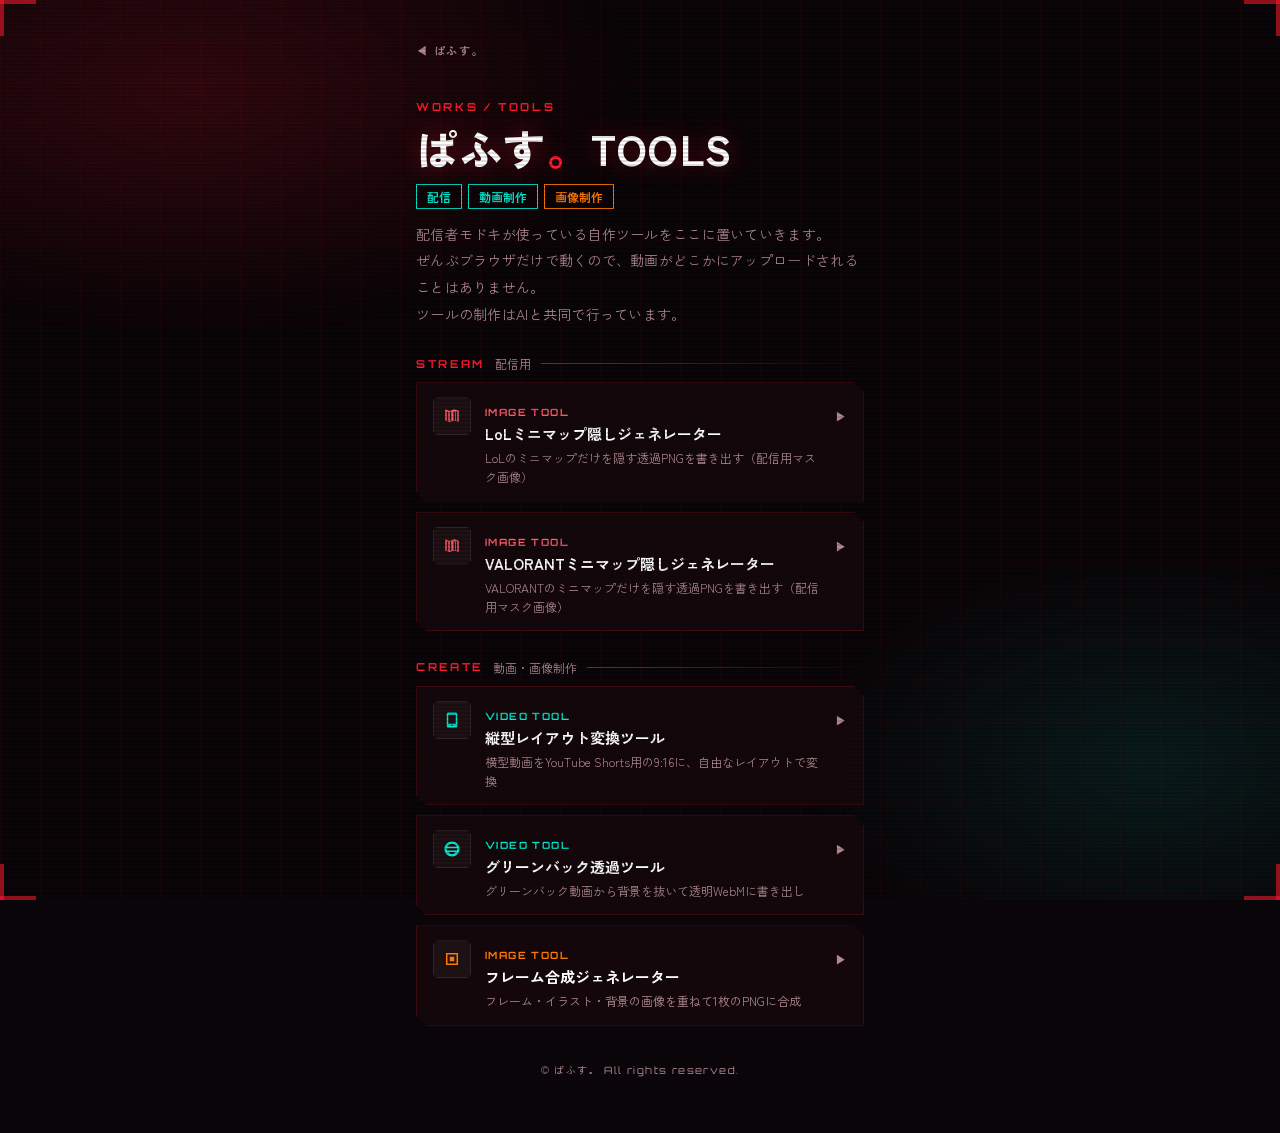
==== tools/index.html @ f685445a "ぱふす。サイトをルートに統合（links・videos・tools） Co-Authored-By: Claude Opus 5.5 <noreply@anthropic.com> Claude-Se" ====
<!DOCTYPE html>
<html lang="ja">
<head>
<meta charset="UTF-8">
<meta name="viewport" content="width=device-width, initial-scale=1.0, viewport-fit=cover">
<title>ぱふす。TOOLS</title>
<meta name="description" content="ぱふす。が使う配信・動画制作まわりの自作ツール置き場。ぜんぶブラウザだけで動きます。">
<meta name="theme-color" content="#0a0508">
<link rel="icon" href="/assets/favicon.svg" type="image/svg+xml">
<link rel="canonical" href="https://puffsleeve.github.io/tools/">
<meta property="og:title" content="ぱふす。TOOLS">
<meta property="og:description" content="ぱふす。が使う配信・動画制作まわりの自作ツール置き場。ぜんぶブラウザだけで動きます。">
<meta property="og:image" content="https://puffsleeve.github.io/assets/ogp.jpg">
<meta property="og:url" content="https://puffsleeve.github.io/tools/">
<meta property="og:type" content="website">
<meta name="twitter:card" content="summary_large_image">
<meta name="twitter:image" content="https://puffsleeve.github.io/assets/ogp.jpg">
<link rel="preconnect" href="https://fonts.googleapis.com">
<link rel="preconnect" href="https://fonts.gstatic.com" crossorigin>
<link href="https://fonts.googleapis.com/css2?family=Zen+Kaku+Gothic+New:wght@400;700;900&family=Orbitron:wght@500;700;900&display=swap" rel="stylesheet">
<link rel="stylesheet" href="/assets/base.css">
<style>
  .c-teal { --c: var(--teal); } .c-orange { --c: var(--orange); } .c-red { --c: #ff5a68; }
  .group .link { align-items: flex-start; padding-block: 14px; }
  .group .link .lab { white-space: normal; }
  .group .link .arr { margin-top: 12px; }
</style>
</head>
<body>
<div class="grid-bg" aria-hidden="true"></div>
<div class="glow" aria-hidden="true"></div>
<div class="scanline" aria-hidden="true"></div>
<div class="corner c-tl" aria-hidden="true"></div><div class="corner c-tr" aria-hidden="true"></div><div class="corner c-bl" aria-hidden="true"></div><div class="corner c-br" aria-hidden="true"></div>

<main class="wrap">
  <a class="back" href="../">◀ ぱふす。</a>

  <header class="phead">
    <p class="pkicker">WORKS / TOOLS</p>
    <h1 class="ptitle">ぱふす<span>。</span>TOOLS</h1>
    <div class="tags">
      <span class="tag t-teal">配信</span>
      <span class="tag t-teal">動画制作</span>
      <span class="tag t-orange">画像制作</span>
    </div>
    <p class="lead">配信者モドキが使っている自作ツールをここに置いていきます。<br>ぜんぶブラウザだけで動くので、動画がどこかにアップロードされることはありません。<br>ツールの制作はAIと共同で行っています。</p>
  </header>

  <section class="group" aria-labelledby="g-stream">
    <div class="ghead"><h2 id="g-stream">STREAM</h2><p>配信用</p></div>
    <a class="link c-red" href="tools-map-mask-LoL.html"><span class="ico"><svg aria-hidden="true" width="18" height="18" viewBox="0 0 24 24" fill="currentColor"><path d="M15 3l-6 2.2L3 3v15l6 2 6-2.2 6 2.2V5l-6-2zm-1 2.44l2 .73v12.4l-2-.73V5.44zM9 5.56l2 .73v12.4l-2-.73V5.56zM5 5.5l2 .73v12.4L5 18.2V5.5zm14 13l-2-.73V5.36l2 .73V18.5z"/></svg></span><span class="info"><span class="plat">IMAGE TOOL</span><span class="lab" style="display:block">LoLミニマップ隠しジェネレーター</span><span class="desc">LoLのミニマップだけを隠す透過PNGを書き出す（配信用マスク画像）</span></span><span class="arr">▶</span></a>
    <a class="link c-red" href="tools-map-mask-valorant.html"><span class="ico"><svg aria-hidden="true" width="18" height="18" viewBox="0 0 24 24" fill="currentColor"><path d="M15 3l-6 2.2L3 3v15l6 2 6-2.2 6 2.2V5l-6-2zm-1 2.44l2 .73v12.4l-2-.73V5.44zM9 5.56l2 .73v12.4l-2-.73V5.56zM5 5.5l2 .73v12.4L5 18.2V5.5zm14 13l-2-.73V5.36l2 .73V18.5z"/></svg></span><span class="info"><span class="plat">IMAGE TOOL</span><span class="lab" style="display:block">VALORANTミニマップ隠しジェネレーター</span><span class="desc">VALORANTのミニマップだけを隠す透過PNGを書き出す（配信用マスク画像）</span></span><span class="arr">▶</span></a>
  </section>

  <section class="group" aria-labelledby="g-make">
    <div class="ghead"><h2 id="g-make">CREATE</h2><p>動画・画像制作</p></div>
    <a class="link c-teal" href="tools-shorts-vertical.html"><span class="ico"><svg aria-hidden="true" width="18" height="18" viewBox="0 0 24 24" fill="currentColor"><path d="M17 2H7a2 2 0 0 0-2 2v16a2 2 0 0 0 2 2h10a2 2 0 0 0 2-2V4a2 2 0 0 0-2-2zm-5 18a1 1 0 1 1 0-2 1 1 0 0 1 0 2zM7 17V5h10v12H7z"/></svg></span><span class="info"><span class="plat">VIDEO TOOL</span><span class="lab" style="display:block">縦型レイアウト変換ツール</span><span class="desc">横型動画をYouTube Shorts用の9:16に、自由なレイアウトで変換</span></span><span class="arr">▶</span></a>
    <a class="link c-teal" href="tools-chromakey.html"><span class="ico"><svg aria-hidden="true" width="18" height="18" viewBox="0 0 24 24" fill="currentColor"><path d="M12 2C6.48 2 2 6.48 2 12s4.48 10 10 10 10-4.48 10-10S17.52 2 12 2zm0 3a7 7 0 0 1 6.32 4H5.68A7 7 0 0 1 12 5zm-7 7c0-.34.03-.67.08-1h13.84c.05.33.08.66.08 1a7 7 0 0 1-.34 2H5.34A7 7 0 0 1 5 12zm2.09 4h9.82A6.98 6.98 0 0 1 12 19a6.98 6.98 0 0 1-4.91-3z"/></svg></span><span class="info"><span class="plat">VIDEO TOOL</span><span class="lab" style="display:block">グリーンバック透過ツール</span><span class="desc">グリーンバック動画から背景を抜いて透明WebMに書き出し</span></span><span class="arr">▶</span></a>
    <a class="link c-orange" href="tools-frame-generator.html"><span class="ico"><svg aria-hidden="true" width="18" height="18" viewBox="0 0 24 24" fill="currentColor"><path d="M4 4h16v16H4V4zm2 2v12h12V6H6zm3 3h6v6H9V9z"/></svg></span><span class="info"><span class="plat">IMAGE TOOL</span><span class="lab" style="display:block">フレーム合成ジェネレーター</span><span class="desc">フレーム・イラスト・背景の画像を重ねて1枚のPNGに合成</span></span><span class="arr">▶</span></a>
  </section>

  <footer>
    <small>© ぱふす。 All rights reserved.</small>
  </footer>
</main>
</body>
</html>
---- assets/base.css ----
/* ぱふす。共通スタイル（/, /videos.html, /tools/ で共有） */
:root {
  --red: #ff1a2e;
  --red-dim: #cc0016;
  --red-glow: rgba(255,26,46,0.4);
  --teal: #00e5cc;
  --orange: #ff7700;
  --dark: #0a0508;
  --card: rgba(22,9,12,0.88);
  --line: rgba(255,26,46,0.16);
  --text: #f6e4e6;
  --dim: #b08a91;
  --f-jp: 'Zen Kaku Gothic New', 'Hiragino Sans', 'Yu Gothic', sans-serif;
  --f-en: 'Orbitron', 'Zen Kaku Gothic New', sans-serif;
  color-scheme: dark;
}
* { margin: 0; padding: 0; box-sizing: border-box; }
html { background: var(--dark); }
body { background: var(--dark); color: var(--text); font-family: var(--f-jp); min-height: 100vh; overflow-x: hidden; -webkit-font-smoothing: antialiased; }
a { color: inherit; }
a:focus-visible { outline: 2px solid var(--teal); outline-offset: 3px; }

/* atmosphere */
.grid-bg { position: fixed; inset: 0; pointer-events: none; z-index: 0;
  background-image: linear-gradient(rgba(255,26,46,0.045) 1px, transparent 1px), linear-gradient(90deg, rgba(255,26,46,0.045) 1px, transparent 1px);
  background-size: 40px 40px; }
.glow { position: fixed; inset: 0; pointer-events: none; z-index: 0;
  background: radial-gradient(50% 40% at 15% 10%, rgba(255,26,46,0.16), transparent 70%), radial-gradient(40% 35% at 90% 85%, rgba(0,229,204,0.10), transparent 70%); }
.scanline { position: fixed; inset: 0; pointer-events: none; z-index: 40;
  background: repeating-linear-gradient(0deg, transparent 0 2px, rgba(0,0,0,0.14) 2px 4px); }
.corner { position: fixed; z-index: 41; pointer-events: none; width: 52px; height: 52px; }
.corner::before { content: ''; position: absolute; left: 0; top: 0; width: 36px; height: 4px; background: var(--red); opacity: .55; box-shadow: 0 0 0 0 transparent; }
.corner::after { content: ''; position: absolute; left: 0; top: 0; width: 4px; height: 36px; background: var(--red); opacity: .55; }
.c-tl { top: 0; left: 0; } .c-tr { top: 0; right: 0; transform: scaleX(-1); }
.c-bl { bottom: 0; left: 0; transform: scaleY(-1); } .c-br { bottom: 0; right: 0; transform: scale(-1); }

.wrap { position: relative; z-index: 2; max-width: 480px; margin: 0 auto; padding-inline: 16px; padding-block: 28px 56px; display: flex; flex-direction: column; gap: 28px; }

/* link groups */
.group { display: flex; flex-direction: column; gap: 10px; animation: rise .8s cubic-bezier(.2,.8,.2,1) both; }
.group:nth-of-type(1) { animation-delay: .3s; } .group:nth-of-type(2) { animation-delay: .38s; } .group:nth-of-type(3) { animation-delay: .46s; } .group:nth-of-type(4) { animation-delay: .54s; }
.ghead { display: flex; align-items: center; gap: 10px; }
.ghead h2 { font-family: var(--f-en); font-size: 11px; font-weight: 700; letter-spacing: .24em; color: var(--red); }
.ghead p { font-size: 12px; color: var(--dim); }
.ghead::after { content: ''; flex: 1; height: 1px; background: linear-gradient(90deg, var(--red-dim), transparent); }

.link { --c: var(--red); position: relative; display: flex; align-items: center; gap: 14px; min-height: 64px; padding: 12px 16px; text-decoration: none; background: var(--card); border: 1px solid var(--line);
  clip-path: polygon(0 0, calc(100% - 10px) 0, 100% 10px, 100% 100%, 10px 100%, 0 calc(100% - 10px)); transition: border-color .25s, transform .2s; }
.link::after { content: ''; position: absolute; left: 0; top: 0; bottom: 0; width: 3px; background: var(--c); transform: scaleY(0); transition: transform .25s; }
.link:hover, .link:focus-visible { border-color: var(--c); transform: translateX(4px); }
.link:hover::after, .link:focus-visible::after { transform: scaleY(1); }
.ico { flex: none; width: 38px; height: 38px; display: grid; place-items: center; color: var(--c); background: rgba(255,255,255,.04); border: 1px solid rgba(255,255,255,.08);
  clip-path: polygon(10% 0, 90% 0, 100% 10%, 100% 90%, 90% 100%, 10% 100%, 0 90%, 0 10%); }
.info { flex: 1; min-width: 0; }
.plat { font-family: var(--f-en); font-size: 10px; font-weight: 700; letter-spacing: .14em; color: var(--c); }
.lab { margin-top: 2px; font-size: 15px; font-weight: 700; color: #fff; white-space: nowrap; overflow: hidden; text-overflow: ellipsis; }
.arr { flex: none; color: var(--dim); font-family: var(--f-en); font-size: 12px; transition: transform .25s, color .25s; }
.link:hover .arr { transform: translateX(4px); color: var(--c); }
.pair { display: grid; grid-template-columns: repeat(2, minmax(0, 1fr)); gap: 10px; }
.pair .link { flex-direction: column; align-items: flex-start; gap: 10px; min-height: 0; padding: 14px; }
.pair .arr { position: absolute; right: 14px; top: 16px; }
.pair .lab { white-space: normal; }

.c-x { --c: #e7e9ea; } .c-yt { --c: #ff3355; } .c-tw { --c: #a970ff; } .c-re { --c: var(--teal); }
.c-ig { --c: #ff4d8d; } .c-shop { --c: var(--orange); } .c-works { --c: #ff6b81; } .c-tools { --c: #ffd23f; }

footer { text-align: center; display: flex; flex-direction: column; gap: 8px; padding-top: 8px; }
footer a { color: var(--teal); text-decoration: none; font-weight: 700; font-size: 13px; }
footer a:hover { text-decoration: underline; }
footer small { font-family: var(--f-en); font-size: 10px; letter-spacing: .14em; color: var(--dim); }

@keyframes rise { from { opacity: 0; transform: translateY(16px); } }
@media (prefers-reduced-motion: reduce) { *, *::before, *::after { animation: none !important; transition: none !important; } }
@media (max-width: 360px) { .pair { grid-template-columns: 1fr; } }

/* page header (subpages) */
.back { align-self: flex-start; display: inline-flex; align-items: center; gap: 8px; min-height: 44px; font-family: var(--f-en); font-size: 11px; font-weight: 700; letter-spacing: .16em; color: var(--dim); text-decoration: none; transition: color .2s; }
.back:hover { color: var(--red); }
.phead { display: flex; flex-direction: column; gap: 12px; animation: rise .8s cubic-bezier(.2,.8,.2,1) both; }
.ptitle { font-family: var(--f-jp); font-weight: 900; font-size: clamp(1.9rem, 8vw, 2.6rem); line-height: 1.1; letter-spacing: .04em; color: #fff; text-shadow: 0 0 24px var(--red-glow); text-wrap: balance; }
.ptitle span { color: var(--red); }
.pkicker { font-family: var(--f-en); font-size: 11px; font-weight: 700; letter-spacing: .24em; color: var(--red); }
.tags { display: flex; flex-wrap: wrap; gap: 6px; }
.tag { font-size: 12px; font-weight: 700; padding: 3px 10px; border: 1px solid currentColor; background: rgba(10,5,8,.55); }
.t-teal { color: var(--teal); } .t-orange { color: var(--orange); } .t-red { color: #ff5a68; }
.lead { font-size: 14px; line-height: 1.9; color: var(--dim); letter-spacing: .02em; }
.lead a { color: var(--teal); text-decoration: none; font-weight: 700; }
.lead a:hover { text-decoration: underline; }
.desc { display: block; margin-top: 4px; font-size: 12px; line-height: 1.6; color: var(--dim); }
.btns { display: flex; flex-wrap: wrap; gap: 10px; }
.btn { --c: var(--red); display: inline-flex; align-items: center; gap: 8px; min-height: 44px; padding: 0 16px; font-size: 13px; font-weight: 700; color: #fff; text-decoration: none; background: var(--card); border: 1px solid var(--c);
  clip-path: polygon(0 0, calc(100% - 8px) 0, 100% 8px, 100% 100%, 8px 100%, 0 calc(100% - 8px)); transition: background .2s, color .2s; }
.btn:hover, .btn:focus-visible { background: var(--c); color: var(--dark); }
.btn svg { flex: none; }
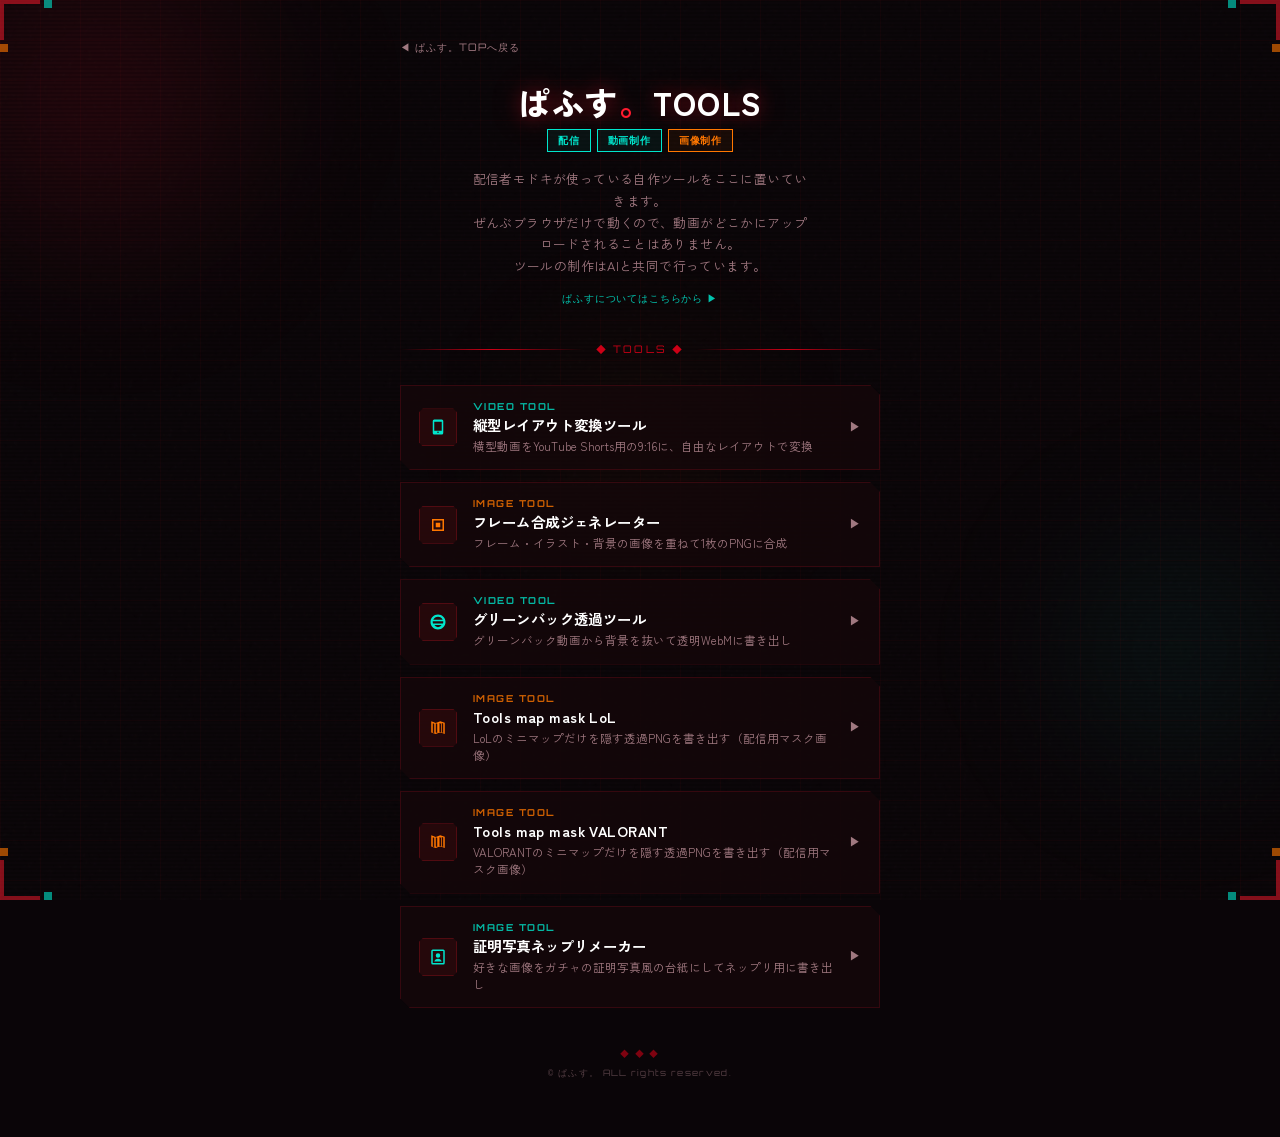
==== commit def3a15f: "Add files via upload" ====
--- a/tools/index.html
+++ b/tools/index.html
@@ -2,66 +2,374 @@
 <html lang="ja">
 <head>
 <meta charset="UTF-8">
-<meta name="viewport" content="width=device-width, initial-scale=1.0, viewport-fit=cover">
-<title>ぱふす。TOOLS</title>
-<meta name="description" content="ぱふす。が使う配信・動画制作まわりの自作ツール置き場。ぜんぶブラウザだけで動きます。">
-<meta name="theme-color" content="#0a0508">
-<link rel="icon" href="/assets/favicon.svg" type="image/svg+xml">
-<link rel="canonical" href="https://puffsleeve.github.io/tools/">
+<meta name="viewport" content="width=device-width, initial-scale=1.0">
+<title>index</title>
 <meta property="og:title" content="ぱふす。TOOLS">
-<meta property="og:description" content="ぱふす。が使う配信・動画制作まわりの自作ツール置き場。ぜんぶブラウザだけで動きます。">
-<meta property="og:image" content="https://puffsleeve.github.io/assets/ogp.jpg">
+<meta property="og:description" content="ぱふす。が使う配信・動画制作まわりのツール置き場">
 <meta property="og:url" content="https://puffsleeve.github.io/tools/">
 <meta property="og:type" content="website">
-<meta name="twitter:card" content="summary_large_image">
-<meta name="twitter:image" content="https://puffsleeve.github.io/assets/ogp.jpg">
-<link rel="preconnect" href="https://fonts.googleapis.com">
-<link rel="preconnect" href="https://fonts.gstatic.com" crossorigin>
-<link href="https://fonts.googleapis.com/css2?family=Zen+Kaku+Gothic+New:wght@400;700;900&family=Orbitron:wght@500;700;900&display=swap" rel="stylesheet">
-<link rel="stylesheet" href="/assets/base.css">
+<meta name="twitter:card" content="summary">
+<meta name="twitter:title" content="ぱふす。TOOLS">
+<meta name="twitter:description" content="ぱふす。が使う配信・動画制作まわりのツール置き場">
+<link href="https://fonts.googleapis.com/css2?family=Zen+Kaku+Gothic+New:wght@400;700;900&family=Orbitron:wght@400;700;900&display=swap" rel="stylesheet">
 <style>
-  .c-teal { --c: var(--teal); } .c-orange { --c: var(--orange); } .c-red { --c: #ff5a68; }
-  .group .link { align-items: flex-start; padding-block: 14px; }
-  .group .link .lab { white-space: normal; }
-  .group .link .arr { margin-top: 12px; }
+  :root {
+    --red: #ff1a2e;
+    --red-dim: #cc0016;
+    --red-glow: rgba(255,26,46,0.4);
+    --teal: #00e5cc;
+    --teal-glow: rgba(0,229,204,0.3);
+    --orange: #ff7700;
+    --dark: #0a0508;
+    --dark2: #120a0c;
+    --dark3: #1a0d10;
+    --card-bg: rgba(20,8,10,0.85);
+    --text: #f0d0d4;
+    --text-dim: #a07880;
+  }
+
+  * { margin: 0; padding: 0; box-sizing: border-box; }
+
+  body {
+    background-color: var(--dark);
+    color: var(--text);
+    font-family: 'Zen Kaku Gothic New', sans-serif;
+    min-height: 100vh;
+    overflow-x: hidden;
+    position: relative;
+  }
+
+  .scanline {
+    position: fixed; inset: 0;
+    background: repeating-linear-gradient(0deg, transparent, transparent 2px, rgba(0,0,0,0.15) 2px, rgba(0,0,0,0.15) 4px);
+    pointer-events: none; z-index: 50;
+  }
+  .noise {
+    position: fixed; inset: 0;
+    background-image: url("data:image/svg+xml,%3Csvg viewBox='0 0 200 200' xmlns='http://www.w3.org/2000/svg'%3E%3Cfilter id='n'%3E%3CfeTurbulence type='fractalNoise' baseFrequency='0.9' numOctaves='4' stitchTiles='stitch'/%3E%3C/filter%3E%3Crect width='100%25' height='100%25' filter='url(%23n)' opacity='0.04'/%3E%3C/svg%3E");
+    pointer-events: none; z-index: 49; opacity: 0.5;
+  }
+  .bg-blob { position: fixed; border-radius: 50%; filter: blur(80px); pointer-events: none; z-index: 0; }
+  .bg-blob-1 { width: 400px; height: 400px; background: radial-gradient(circle, rgba(255,26,46,0.18) 0%, transparent 70%); top: -100px; left: -100px; animation: blobMove1 8s ease-in-out infinite alternate; }
+  .bg-blob-2 { width: 300px; height: 300px; background: radial-gradient(circle, rgba(0,229,204,0.12) 0%, transparent 70%); bottom: 100px; right: -50px; animation: blobMove2 10s ease-in-out infinite alternate; }
+  .bg-blob-3 { width: 250px; height: 250px; background: radial-gradient(circle, rgba(255,119,0,0.1) 0%, transparent 70%); top: 50%; left: 50%; transform: translate(-50%, -50%); animation: blobMove3 12s ease-in-out infinite alternate; }
+  @keyframes blobMove1 { to { transform: translate(40px, 60px); } }
+  @keyframes blobMove2 { to { transform: translate(-30px, -40px); } }
+  @keyframes blobMove3 { to { transform: translate(-50px, 30px); } }
+
+  .grid-bg {
+    position: fixed; inset: 0;
+    background-image:
+      linear-gradient(rgba(255,26,46,0.04) 1px, transparent 1px),
+      linear-gradient(90deg, rgba(255,26,46,0.04) 1px, transparent 1px);
+    background-size: 40px 40px;
+    pointer-events: none; z-index: 0;
+  }
+
+  .container {
+    position: relative;
+    z-index: 55;
+    max-width: 520px;
+    margin: 0 auto;
+    padding: 40px 20px 60px;
+    display: flex;
+    flex-direction: column;
+    align-items: center;
+  }
+
+  .back-link {
+    align-self: flex-start;
+    font-family: 'Orbitron', monospace;
+    font-size: 0.65rem;
+    letter-spacing: 0.1em;
+    color: var(--text-dim);
+    text-decoration: none;
+    margin-bottom: 24px;
+    transition: color 0.2s;
+  }
+  .back-link:hover { color: var(--red); }
+
+  .about-link {
+    margin-top: 14px;
+    font-family: 'Orbitron', monospace;
+    font-size: 0.65rem;
+    letter-spacing: 0.08em;
+    color: var(--teal);
+    text-decoration: none;
+    opacity: 0.85;
+    transition: opacity 0.2s;
+  }
+  .about-link:hover { opacity: 1; }
+
+  .header {
+    display: flex;
+    flex-direction: column;
+    align-items: center;
+    margin-bottom: 36px;
+    animation: fadeInDown 0.8s ease both;
+  }
+
+  .name {
+    font-family: 'Zen Kaku Gothic New', sans-serif;
+    font-weight: 900;
+    font-size: 2rem;
+    letter-spacing: 0.05em;
+    color: #fff;
+    text-shadow: 0 0 20px var(--red-glow), 0 0 40px rgba(255,26,46,0.2);
+    margin-bottom: 4px;
+    text-align: center;
+  }
+  .name .dot { color: var(--red); }
+
+  .tag-row { display: flex; gap: 6px; flex-wrap: wrap; justify-content: center; margin-bottom: 16px; }
+  .tag {
+    font-size: 0.65rem;
+    font-family: 'Orbitron', monospace;
+    font-weight: 700;
+    letter-spacing: 0.08em;
+    padding: 3px 10px;
+    border: 1px solid;
+    text-transform: uppercase;
+  }
+  .tag-teal { color: var(--teal); border-color: var(--teal); background: rgba(0,229,204,0.06); }
+  .tag-orange { color: var(--orange); border-color: var(--orange); background: rgba(255,119,0,0.06); }
+
+  .bio {
+    font-size: 0.8rem;
+    line-height: 1.7;
+    color: var(--text-dim);
+    text-align: center;
+    max-width: 340px;
+    letter-spacing: 0.03em;
+  }
+
+  .divider {
+    width: 100%;
+    display: flex;
+    align-items: center;
+    gap: 12px;
+    margin-bottom: 28px;
+    animation: fadeIn 1s ease 0.4s both;
+  }
+  .divider-line { flex: 1; height: 1px; background: linear-gradient(90deg, transparent, var(--red-dim), transparent); }
+  .divider-icon {
+    font-size: 0.65rem; font-family: 'Orbitron', monospace; color: var(--red-dim);
+    letter-spacing: 0.2em; white-space: nowrap;
+  }
+
+  .links { width: 100%; display: flex; flex-direction: column; gap: 12px; }
+
+  .link-item {
+    display: flex; align-items: center; gap: 16px;
+    padding: 14px 18px;
+    background: var(--card-bg);
+    border: 1px solid rgba(255,26,46,0.15);
+    text-decoration: none;
+    color: var(--text);
+    position: relative;
+    overflow: hidden;
+    transition: border-color 0.3s, transform 0.2s;
+    animation: slideInUp 0.6s ease both;
+    clip-path: polygon(0 0, calc(100% - 10px) 0, 100% 10px, 100% 100%, 10px 100%, 0 calc(100% - 10px));
+  }
+  .link-item:nth-child(1) { animation-delay: 0.1s; }
+  .link-item:nth-child(2) { animation-delay: 0.2s; }
+  .link-item:nth-child(3) { animation-delay: 0.3s; }
+  .link-item:nth-child(4) { animation-delay: 0.4s; }
+  .link-item:nth-child(5) { animation-delay: 0.5s; }
+  .link-item:nth-child(6) { animation-delay: 0.6s; }
+
+  .link-item::before {
+    content: ''; position: absolute; inset: 0;
+    background: linear-gradient(90deg, transparent 0%, rgba(255,255,255,0.03) 50%, transparent 100%);
+    transform: translateX(-100%);
+    transition: transform 0.5s ease;
+  }
+  .link-item::after {
+    content: ''; position: absolute; left: 0; top: 0; bottom: 0; width: 3px;
+    background: var(--link-color, var(--red));
+    transform: scaleY(0);
+    transition: transform 0.3s ease;
+    transform-origin: center;
+  }
+  .link-item:hover {
+    border-color: var(--link-color, var(--red));
+    transform: translateX(4px);
+    box-shadow: 0 0 20px rgba(255,26,46,0.1), inset 0 0 30px rgba(255,26,46,0.03);
+  }
+  .link-item:hover::before { transform: translateX(100%); }
+  .link-item:hover::after { transform: scaleY(1); }
+
+  .link-icon {
+    width: 38px; height: 38px;
+    display: flex; align-items: center; justify-content: center;
+    flex-shrink: 0;
+    font-size: 1.1rem;
+    background: rgba(255,26,46,0.08);
+    border: 1px solid rgba(255,26,46,0.2);
+    color: var(--link-color, var(--red));
+    clip-path: polygon(10% 0%, 90% 0%, 100% 10%, 100% 90%, 90% 100%, 10% 100%, 0% 90%, 0% 10%);
+    transition: background 0.3s, box-shadow 0.3s;
+  }
+  .link-item:hover .link-icon { background: rgba(255,26,46,0.15); box-shadow: 0 0 15px var(--red-glow); }
+
+  .link-info { flex: 1; min-width: 0; }
+  .link-platform {
+    font-family: 'Orbitron', monospace; font-size: 0.6rem; font-weight: 700;
+    letter-spacing: 0.15em; text-transform: uppercase; color: var(--link-color, var(--red));
+    margin-bottom: 2px; opacity: 0.8;
+  }
+  .link-label { font-size: 0.9rem; font-weight: 700; letter-spacing: 0.03em; color: #fff; }
+  .link-desc { font-size: 0.72rem; color: var(--text-dim); margin-top: 3px; line-height: 1.5; }
+
+  .link-arrow {
+    font-size: 0.75rem; color: var(--text-dim); flex-shrink: 0;
+    transition: transform 0.3s, color 0.3s; font-family: 'Orbitron', monospace;
+  }
+  .link-item:hover .link-arrow { transform: translateX(4px); color: var(--link-color, var(--red)); }
+
+  .c-shorts { --link-color: var(--teal); }
+  .c-chromakey { --link-color: var(--teal); }
+  .c-frame { --link-color: var(--orange); }
+  .c-lol { --link-color: var(--orange); }
+  .c-valorant { --link-color: var(--orange); }
+  .c-idphoto { --link-color: var(--teal); }
+
+  .footer { margin-top: 40px; text-align: center; animation: fadeIn 1.2s ease 1s both; }
+  .footer-tag { font-family: 'Orbitron', monospace; font-size: 0.55rem; letter-spacing: 0.2em; color: var(--red-dim); text-transform: uppercase; opacity: 0.6; }
+  .copylight { margin-top: 6px; font-family: 'Orbitron', monospace; font-size: 0.55rem; letter-spacing: 0.15em; color: var(--text-dim); opacity: 0.5; }
+
+  .corner-deco { position: fixed; z-index: 200; pointer-events: none; }
+  .corner-deco svg { display: block; }
+  .corner-tl { top: 0; left: 0; }
+  .corner-tr { top: 0; right: 0; transform: scaleX(-1); }
+  .corner-bl { bottom: 0; left: 0; transform: scaleY(-1); }
+  .corner-br { bottom: 0; right: 0; transform: scale(-1); }
+
+  @keyframes fadeInDown { from { opacity: 0; transform: translateY(-20px); } to { opacity: 1; transform: translateY(0); } }
+  @keyframes fadeIn { from { opacity: 0; } to { opacity: 1; } }
+  @keyframes slideInUp { from { opacity: 0; transform: translateY(20px); } to { opacity: 1; transform: translateY(0); } }
+
+  ::-webkit-scrollbar { width: 4px; }
+  ::-webkit-scrollbar-track { background: var(--dark); }
+  ::-webkit-scrollbar-thumb { background: var(--red-dim); }
+
+  @media (max-width: 400px) {
+    .name { font-size: 1.7rem; }
+    .container { padding: 30px 16px 50px; }
+  }
 </style>
 </head>
 <body>
-<div class="grid-bg" aria-hidden="true"></div>
-<div class="glow" aria-hidden="true"></div>
-<div class="scanline" aria-hidden="true"></div>
-<div class="corner c-tl" aria-hidden="true"></div><div class="corner c-tr" aria-hidden="true"></div><div class="corner c-bl" aria-hidden="true"></div><div class="corner c-br" aria-hidden="true"></div>
-
-<main class="wrap">
-  <a class="back" href="../">◀ ぱふす。</a>
-
-  <header class="phead">
-    <p class="pkicker">WORKS / TOOLS</p>
-    <h1 class="ptitle">ぱふす<span>。</span>TOOLS</h1>
-    <div class="tags">
-      <span class="tag t-teal">配信</span>
-      <span class="tag t-teal">動画制作</span>
-      <span class="tag t-orange">画像制作</span>
+
+<div class="scanline"></div>
+<div class="noise"></div>
+<div class="grid-bg"></div>
+<div class="bg-blob bg-blob-1"></div>
+<div class="bg-blob bg-blob-2"></div>
+<div class="bg-blob bg-blob-3"></div>
+
+<div class="corner-deco corner-tl"><svg width="60" height="60" viewBox="0 0 60 60" fill="none"><path d="M0 0 H40 V4 H4 V40 H0 Z" fill="#ff1a2e" opacity="0.5"/><rect x="44" y="0" width="8" height="8" fill="#00e5cc" opacity="0.6"/><rect x="0" y="44" width="8" height="8" fill="#ff7700" opacity="0.6"/></svg></div>
+<div class="corner-deco corner-tr"><svg width="60" height="60" viewBox="0 0 60 60" fill="none"><path d="M0 0 H40 V4 H4 V40 H0 Z" fill="#ff1a2e" opacity="0.5"/><rect x="44" y="0" width="8" height="8" fill="#00e5cc" opacity="0.6"/><rect x="0" y="44" width="8" height="8" fill="#ff7700" opacity="0.6"/></svg></div>
+<div class="corner-deco corner-bl"><svg width="60" height="60" viewBox="0 0 60 60" fill="none"><path d="M0 0 H40 V4 H4 V40 H0 Z" fill="#ff1a2e" opacity="0.5"/><rect x="44" y="0" width="8" height="8" fill="#00e5cc" opacity="0.6"/><rect x="0" y="44" width="8" height="8" fill="#ff7700" opacity="0.6"/></svg></div>
+<div class="corner-deco corner-br"><svg width="60" height="60" viewBox="0 0 60 60" fill="none"><path d="M0 0 H40 V4 H4 V40 H0 Z" fill="#ff1a2e" opacity="0.5"/><rect x="44" y="0" width="8" height="8" fill="#00e5cc" opacity="0.6"/><rect x="0" y="44" width="8" height="8" fill="#ff7700" opacity="0.6"/></svg></div>
+
+<div class="container">
+
+  <a class="back-link" href="../links/">◀ ぱふす。TOPへ戻る</a>
+
+  <div class="header">
+    <div class="name">ぱふす<span class="dot">。</span>TOOLS</div>
+    <div class="tag-row">
+      <span class="tag tag-teal">配信</span>
+      <span class="tag tag-teal">動画制作</span>
+      <span class="tag tag-orange">画像制作</span>
     </div>
-    <p class="lead">配信者モドキが使っている自作ツールをここに置いていきます。<br>ぜんぶブラウザだけで動くので、動画がどこかにアップロードされることはありません。<br>ツールの制作はAIと共同で行っています。</p>
-  </header>
-
-  <section class="group" aria-labelledby="g-stream">
-    <div class="ghead"><h2 id="g-stream">STREAM</h2><p>配信用</p></div>
-    <a class="link c-red" href="tools-map-mask-LoL.html"><span class="ico"><svg aria-hidden="true" width="18" height="18" viewBox="0 0 24 24" fill="currentColor"><path d="M15 3l-6 2.2L3 3v15l6 2 6-2.2 6 2.2V5l-6-2zm-1 2.44l2 .73v12.4l-2-.73V5.44zM9 5.56l2 .73v12.4l-2-.73V5.56zM5 5.5l2 .73v12.4L5 18.2V5.5zm14 13l-2-.73V5.36l2 .73V18.5z"/></svg></span><span class="info"><span class="plat">IMAGE TOOL</span><span class="lab" style="display:block">LoLミニマップ隠しジェネレーター</span><span class="desc">LoLのミニマップだけを隠す透過PNGを書き出す（配信用マスク画像）</span></span><span class="arr">▶</span></a>
-    <a class="link c-red" href="tools-map-mask-valorant.html"><span class="ico"><svg aria-hidden="true" width="18" height="18" viewBox="0 0 24 24" fill="currentColor"><path d="M15 3l-6 2.2L3 3v15l6 2 6-2.2 6 2.2V5l-6-2zm-1 2.44l2 .73v12.4l-2-.73V5.44zM9 5.56l2 .73v12.4l-2-.73V5.56zM5 5.5l2 .73v12.4L5 18.2V5.5zm14 13l-2-.73V5.36l2 .73V18.5z"/></svg></span><span class="info"><span class="plat">IMAGE TOOL</span><span class="lab" style="display:block">VALORANTミニマップ隠しジェネレーター</span><span class="desc">VALORANTのミニマップだけを隠す透過PNGを書き出す（配信用マスク画像）</span></span><span class="arr">▶</span></a>
-  </section>
-
-  <section class="group" aria-labelledby="g-make">
-    <div class="ghead"><h2 id="g-make">CREATE</h2><p>動画・画像制作</p></div>
-    <a class="link c-teal" href="tools-shorts-vertical.html"><span class="ico"><svg aria-hidden="true" width="18" height="18" viewBox="0 0 24 24" fill="currentColor"><path d="M17 2H7a2 2 0 0 0-2 2v16a2 2 0 0 0 2 2h10a2 2 0 0 0 2-2V4a2 2 0 0 0-2-2zm-5 18a1 1 0 1 1 0-2 1 1 0 0 1 0 2zM7 17V5h10v12H7z"/></svg></span><span class="info"><span class="plat">VIDEO TOOL</span><span class="lab" style="display:block">縦型レイアウト変換ツール</span><span class="desc">横型動画をYouTube Shorts用の9:16に、自由なレイアウトで変換</span></span><span class="arr">▶</span></a>
-    <a class="link c-teal" href="tools-chromakey.html"><span class="ico"><svg aria-hidden="true" width="18" height="18" viewBox="0 0 24 24" fill="currentColor"><path d="M12 2C6.48 2 2 6.48 2 12s4.48 10 10 10 10-4.48 10-10S17.52 2 12 2zm0 3a7 7 0 0 1 6.32 4H5.68A7 7 0 0 1 12 5zm-7 7c0-.34.03-.67.08-1h13.84c.05.33.08.66.08 1a7 7 0 0 1-.34 2H5.34A7 7 0 0 1 5 12zm2.09 4h9.82A6.98 6.98 0 0 1 12 19a6.98 6.98 0 0 1-4.91-3z"/></svg></span><span class="info"><span class="plat">VIDEO TOOL</span><span class="lab" style="display:block">グリーンバック透過ツール</span><span class="desc">グリーンバック動画から背景を抜いて透明WebMに書き出し</span></span><span class="arr">▶</span></a>
-    <a class="link c-orange" href="tools-frame-generator.html"><span class="ico"><svg aria-hidden="true" width="18" height="18" viewBox="0 0 24 24" fill="currentColor"><path d="M4 4h16v16H4V4zm2 2v12h12V6H6zm3 3h6v6H9V9z"/></svg></span><span class="info"><span class="plat">IMAGE TOOL</span><span class="lab" style="display:block">フレーム合成ジェネレーター</span><span class="desc">フレーム・イラスト・背景の画像を重ねて1枚のPNGに合成</span></span><span class="arr">▶</span></a>
-  </section>
-
-  <footer>
-    <small>© ぱふす。 All rights reserved.</small>
-  </footer>
-</main>
+    <p class="bio">配信者モドキが使っている自作ツールをここに置いていきます。<br>ぜんぶブラウザだけで動くので、動画がどこかにアップロードされることはありません。<br>ツールの制作はAIと共同で行っています。</p>
+    <a class="about-link" href="https://t.co/XtsGAdjsna" target="_blank" rel="noopener">ぱふすについてはこちらから ▶</a>
+  </div>
+
+  <div class="divider">
+    <div class="divider-line"></div>
+    <span class="divider-icon">◆ TOOLS ◆</span>
+    <div class="divider-line"></div>
+  </div>
+
+  <div class="links">
+    <a class="link-item c-shorts" href="tools-shorts-vertical.html">
+      <div class="link-icon">
+        <svg width="18" height="18" viewBox="0 0 24 24" fill="currentColor"><path d="M17 2H7a2 2 0 0 0-2 2v16a2 2 0 0 0 2 2h10a2 2 0 0 0 2-2V4a2 2 0 0 0-2-2zm-5 18a1 1 0 1 1 0-2 1 1 0 0 1 0 2zM7 17V5h10v12H7z"/></svg>
+      </div>
+      <div class="link-info">
+        <div class="link-platform">Video Tool</div>
+        <div class="link-label">縦型レイアウト変換ツール</div>
+        <div class="link-desc">横型動画をYouTube Shorts用の9:16に、自由なレイアウトで変換</div>
+      </div>
+      <span class="link-arrow">▶</span>
+    </a>
+    <a class="link-item c-frame" href="tools-frame-generator.html">
+      <div class="link-icon">
+        <svg width="18" height="18" viewBox="0 0 24 24" fill="currentColor"><path d="M4 4h16v16H4V4zm2 2v12h12V6H6zm3 3h6v6H9V9z"/></svg>
+      </div>
+      <div class="link-info">
+        <div class="link-platform">Image Tool</div>
+        <div class="link-label">フレーム合成ジェネレーター</div>
+        <div class="link-desc">フレーム・イラスト・背景の画像を重ねて1枚のPNGに合成</div>
+      </div>
+      <span class="link-arrow">▶</span>
+    </a>
+
+    <a class="link-item c-chromakey" href="tools-chromakey.html">
+      <div class="link-icon">
+        <svg width="18" height="18" viewBox="0 0 24 24" fill="currentColor"><path d="M12 2C6.48 2 2 6.48 2 12s4.48 10 10 10 10-4.48 10-10S17.52 2 12 2zm0 3a7 7 0 0 1 6.32 4H5.68A7 7 0 0 1 12 5zm-7 7c0-.34.03-.67.08-1h13.84c.05.33.08.66.08 1a7 7 0 0 1-.34 2H5.34A7 7 0 0 1 5 12zm2.09 4h9.82A6.98 6.98 0 0 1 12 19a6.98 6.98 0 0 1-4.91-3z"/></svg>
+      </div>
+      <div class="link-info">
+        <div class="link-platform">Video Tool</div>
+        <div class="link-label">グリーンバック透過ツール</div>
+        <div class="link-desc">グリーンバック動画から背景を抜いて透明WebMに書き出し</div>
+      </div>
+      <span class="link-arrow">▶</span>
+    </a>
+    <a class="link-item c-lol" href="tools-map-mask-LoL.html">
+      <div class="link-icon">
+        <svg width="18" height="18" viewBox="0 0 24 24" fill="currentColor"><path d="M15 3l-6 2.2L3 3v15l6 2 6-2.2 6 2.2V5l-6-2zm-1 2.44l2 .73v12.4l-2-.73V5.44zM9 5.56l2 .73v12.4l-2-.73V5.56zM5 5.5l2 .73v12.4L5 18.2V5.5zm14 13l-2-.73V5.36l2 .73V18.5z"/></svg>
+      </div>
+      <div class="link-info">
+        <div class="link-platform">Image Tool</div>
+        <div class="link-label">Tools map mask LoL</div>
+        <div class="link-desc">LoLのミニマップだけを隠す透過PNGを書き出す（配信用マスク画像）</div>
+      </div>
+      <span class="link-arrow">▶</span>
+    </a>
+    <a class="link-item c-valorant" href="tools-map-mask-valorant.html">
+      <div class="link-icon">
+        <svg width="18" height="18" viewBox="0 0 24 24" fill="currentColor"><path d="M15 3l-6 2.2L3 3v15l6 2 6-2.2 6 2.2V5l-6-2zm-1 2.44l2 .73v12.4l-2-.73V5.44zM9 5.56l2 .73v12.4l-2-.73V5.56zM5 5.5l2 .73v12.4L5 18.2V5.5zm14 13l-2-.73V5.36l2 .73V18.5z"/></svg>
+      </div>
+      <div class="link-info">
+        <div class="link-platform">Image Tool</div>
+        <div class="link-label">Tools map mask VALORANT</div>
+        <div class="link-desc">VALORANTのミニマップだけを隠す透過PNGを書き出す（配信用マスク画像）</div>
+      </div>
+      <span class="link-arrow">▶</span>
+    </a>
+    <a class="link-item c-idphoto" href="tools-id-photo.html">
+      <div class="link-icon">
+        <svg width="18" height="18" viewBox="0 0 24 24" fill="currentColor"><path d="M5 2h14a2 2 0 0 1 2 2v16a2 2 0 0 1-2 2H5a2 2 0 0 1-2-2V4a2 2 0 0 1 2-2zm0 2v16h14V4H5zm7 3a3 3 0 1 1 0 6 3 3 0 0 1 0-6zm-5 11c.6-2.3 2.6-3.8 5-3.8s4.4 1.5 5 3.8H7z"/></svg>
+      </div>
+      <div class="link-info">
+        <div class="link-platform">Image Tool</div>
+        <div class="link-label">証明写真ネップリメーカー</div>
+        <div class="link-desc">好きな画像をガチャの証明写真風の台紙にしてネップリ用に書き出し</div>
+      </div>
+      <span class="link-arrow">▶</span>
+    </a>
+  </div>
+
+  <div class="footer">
+    <div class="footer-tag">◆ ◆ ◆</div>
+    <div class="copylight">© ぱふす。 ALL rights reserved.</div>
+  </div>
+</div>
+
 </body>
 </html>
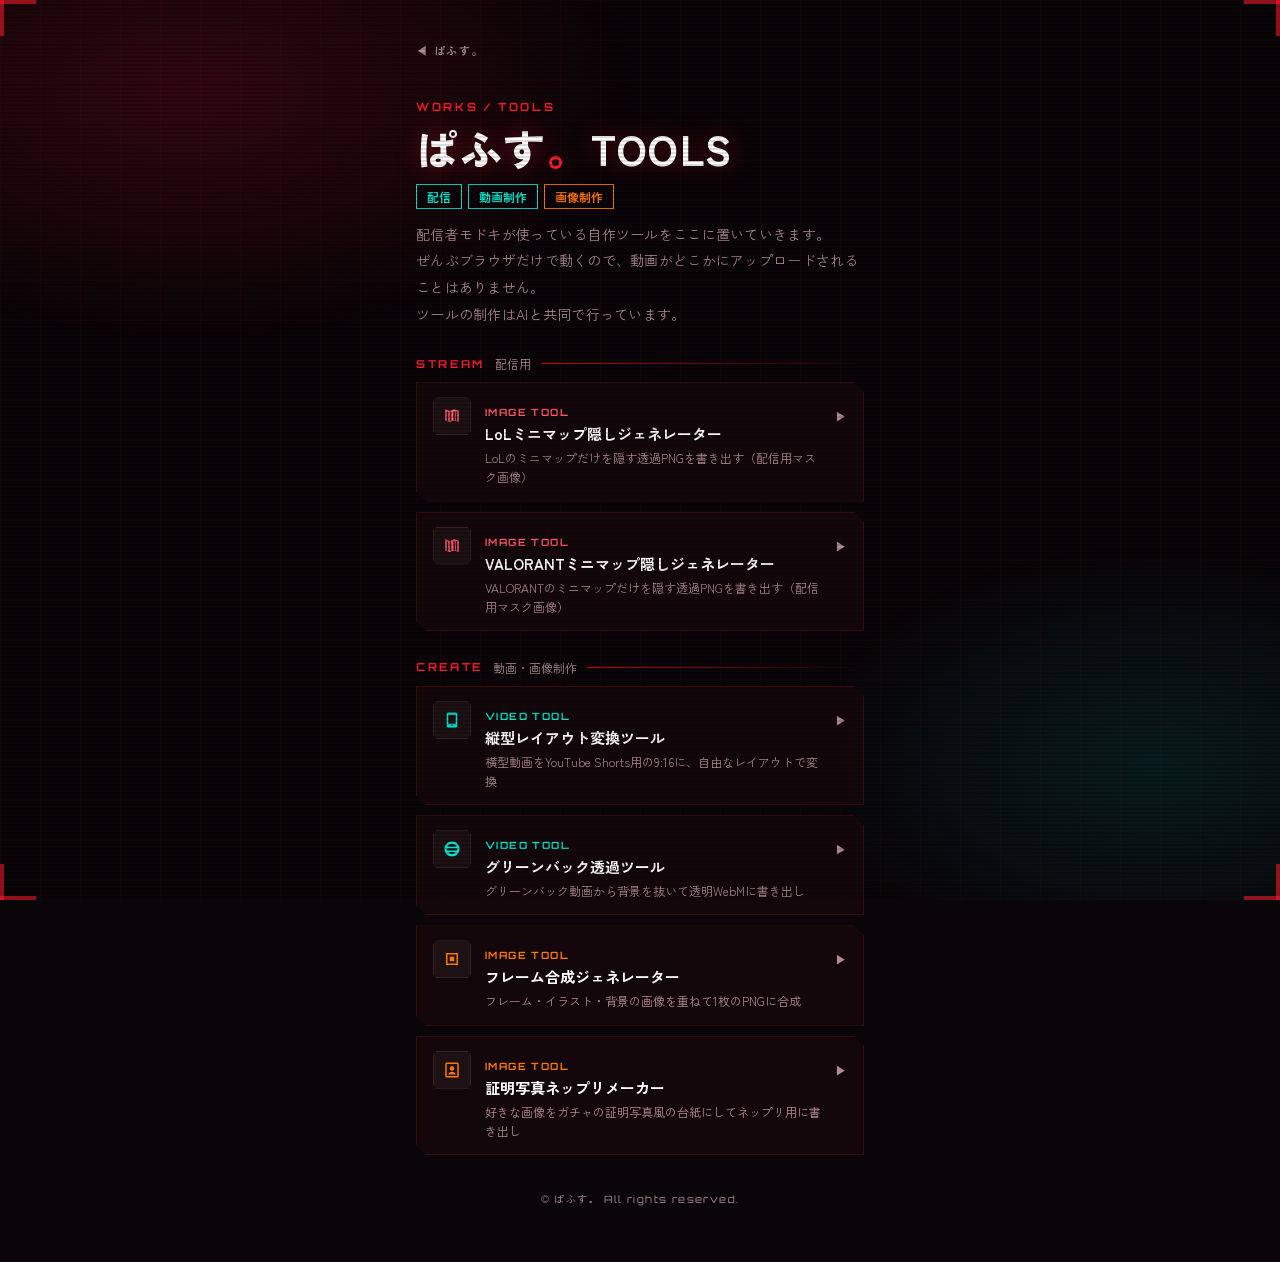
==== commit 591ded18: "TOOLS一覧を新デザインに戻し、証明写真ネップリメーカーを追加 Co-Authored-By: Claude Opus 5.5 <noreply@anthropic.com> Claude-Sess" ====
--- a/tools/index.html
+++ b/tools/index.html
@@ -2,374 +2,67 @@
 <html lang="ja">
 <head>
 <meta charset="UTF-8">
-<meta name="viewport" content="width=device-width, initial-scale=1.0">
-<title>index</title>
+<meta name="viewport" content="width=device-width, initial-scale=1.0, viewport-fit=cover">
+<title>ぱふす。TOOLS</title>
+<meta name="description" content="ぱふす。が使う配信・動画制作まわりの自作ツール置き場。ぜんぶブラウザだけで動きます。">
+<meta name="theme-color" content="#0a0508">
+<link rel="icon" href="/assets/favicon.svg" type="image/svg+xml">
+<link rel="canonical" href="https://puffsleeve.github.io/tools/">
 <meta property="og:title" content="ぱふす。TOOLS">
-<meta property="og:description" content="ぱふす。が使う配信・動画制作まわりのツール置き場">
+<meta property="og:description" content="ぱふす。が使う配信・動画制作まわりの自作ツール置き場。ぜんぶブラウザだけで動きます。">
+<meta property="og:image" content="https://puffsleeve.github.io/assets/ogp.jpg">
 <meta property="og:url" content="https://puffsleeve.github.io/tools/">
 <meta property="og:type" content="website">
-<meta name="twitter:card" content="summary">
-<meta name="twitter:title" content="ぱふす。TOOLS">
-<meta name="twitter:description" content="ぱふす。が使う配信・動画制作まわりのツール置き場">
-<link href="https://fonts.googleapis.com/css2?family=Zen+Kaku+Gothic+New:wght@400;700;900&family=Orbitron:wght@400;700;900&display=swap" rel="stylesheet">
+<meta name="twitter:card" content="summary_large_image">
+<meta name="twitter:image" content="https://puffsleeve.github.io/assets/ogp.jpg">
+<link rel="preconnect" href="https://fonts.googleapis.com">
+<link rel="preconnect" href="https://fonts.gstatic.com" crossorigin>
+<link href="https://fonts.googleapis.com/css2?family=Zen+Kaku+Gothic+New:wght@400;700;900&family=Orbitron:wght@500;700;900&display=swap" rel="stylesheet">
+<link rel="stylesheet" href="/assets/base.css">
 <style>
-  :root {
-    --red: #ff1a2e;
-    --red-dim: #cc0016;
-    --red-glow: rgba(255,26,46,0.4);
-    --teal: #00e5cc;
-    --teal-glow: rgba(0,229,204,0.3);
-    --orange: #ff7700;
-    --dark: #0a0508;
-    --dark2: #120a0c;
-    --dark3: #1a0d10;
-    --card-bg: rgba(20,8,10,0.85);
-    --text: #f0d0d4;
-    --text-dim: #a07880;
-  }
-
-  * { margin: 0; padding: 0; box-sizing: border-box; }
-
-  body {
-    background-color: var(--dark);
-    color: var(--text);
-    font-family: 'Zen Kaku Gothic New', sans-serif;
-    min-height: 100vh;
-    overflow-x: hidden;
-    position: relative;
-  }
-
-  .scanline {
-    position: fixed; inset: 0;
-    background: repeating-linear-gradient(0deg, transparent, transparent 2px, rgba(0,0,0,0.15) 2px, rgba(0,0,0,0.15) 4px);
-    pointer-events: none; z-index: 50;
-  }
-  .noise {
-    position: fixed; inset: 0;
-    background-image: url("data:image/svg+xml,%3Csvg viewBox='0 0 200 200' xmlns='http://www.w3.org/2000/svg'%3E%3Cfilter id='n'%3E%3CfeTurbulence type='fractalNoise' baseFrequency='0.9' numOctaves='4' stitchTiles='stitch'/%3E%3C/filter%3E%3Crect width='100%25' height='100%25' filter='url(%23n)' opacity='0.04'/%3E%3C/svg%3E");
-    pointer-events: none; z-index: 49; opacity: 0.5;
-  }
-  .bg-blob { position: fixed; border-radius: 50%; filter: blur(80px); pointer-events: none; z-index: 0; }
-  .bg-blob-1 { width: 400px; height: 400px; background: radial-gradient(circle, rgba(255,26,46,0.18) 0%, transparent 70%); top: -100px; left: -100px; animation: blobMove1 8s ease-in-out infinite alternate; }
-  .bg-blob-2 { width: 300px; height: 300px; background: radial-gradient(circle, rgba(0,229,204,0.12) 0%, transparent 70%); bottom: 100px; right: -50px; animation: blobMove2 10s ease-in-out infinite alternate; }
-  .bg-blob-3 { width: 250px; height: 250px; background: radial-gradient(circle, rgba(255,119,0,0.1) 0%, transparent 70%); top: 50%; left: 50%; transform: translate(-50%, -50%); animation: blobMove3 12s ease-in-out infinite alternate; }
-  @keyframes blobMove1 { to { transform: translate(40px, 60px); } }
-  @keyframes blobMove2 { to { transform: translate(-30px, -40px); } }
-  @keyframes blobMove3 { to { transform: translate(-50px, 30px); } }
-
-  .grid-bg {
-    position: fixed; inset: 0;
-    background-image:
-      linear-gradient(rgba(255,26,46,0.04) 1px, transparent 1px),
-      linear-gradient(90deg, rgba(255,26,46,0.04) 1px, transparent 1px);
-    background-size: 40px 40px;
-    pointer-events: none; z-index: 0;
-  }
-
-  .container {
-    position: relative;
-    z-index: 55;
-    max-width: 520px;
-    margin: 0 auto;
-    padding: 40px 20px 60px;
-    display: flex;
-    flex-direction: column;
-    align-items: center;
-  }
-
-  .back-link {
-    align-self: flex-start;
-    font-family: 'Orbitron', monospace;
-    font-size: 0.65rem;
-    letter-spacing: 0.1em;
-    color: var(--text-dim);
-    text-decoration: none;
-    margin-bottom: 24px;
-    transition: color 0.2s;
-  }
-  .back-link:hover { color: var(--red); }
-
-  .about-link {
-    margin-top: 14px;
-    font-family: 'Orbitron', monospace;
-    font-size: 0.65rem;
-    letter-spacing: 0.08em;
-    color: var(--teal);
-    text-decoration: none;
-    opacity: 0.85;
-    transition: opacity 0.2s;
-  }
-  .about-link:hover { opacity: 1; }
-
-  .header {
-    display: flex;
-    flex-direction: column;
-    align-items: center;
-    margin-bottom: 36px;
-    animation: fadeInDown 0.8s ease both;
-  }
-
-  .name {
-    font-family: 'Zen Kaku Gothic New', sans-serif;
-    font-weight: 900;
-    font-size: 2rem;
-    letter-spacing: 0.05em;
-    color: #fff;
-    text-shadow: 0 0 20px var(--red-glow), 0 0 40px rgba(255,26,46,0.2);
-    margin-bottom: 4px;
-    text-align: center;
-  }
-  .name .dot { color: var(--red); }
-
-  .tag-row { display: flex; gap: 6px; flex-wrap: wrap; justify-content: center; margin-bottom: 16px; }
-  .tag {
-    font-size: 0.65rem;
-    font-family: 'Orbitron', monospace;
-    font-weight: 700;
-    letter-spacing: 0.08em;
-    padding: 3px 10px;
-    border: 1px solid;
-    text-transform: uppercase;
-  }
-  .tag-teal { color: var(--teal); border-color: var(--teal); background: rgba(0,229,204,0.06); }
-  .tag-orange { color: var(--orange); border-color: var(--orange); background: rgba(255,119,0,0.06); }
-
-  .bio {
-    font-size: 0.8rem;
-    line-height: 1.7;
-    color: var(--text-dim);
-    text-align: center;
-    max-width: 340px;
-    letter-spacing: 0.03em;
-  }
-
-  .divider {
-    width: 100%;
-    display: flex;
-    align-items: center;
-    gap: 12px;
-    margin-bottom: 28px;
-    animation: fadeIn 1s ease 0.4s both;
-  }
-  .divider-line { flex: 1; height: 1px; background: linear-gradient(90deg, transparent, var(--red-dim), transparent); }
-  .divider-icon {
-    font-size: 0.65rem; font-family: 'Orbitron', monospace; color: var(--red-dim);
-    letter-spacing: 0.2em; white-space: nowrap;
-  }
-
-  .links { width: 100%; display: flex; flex-direction: column; gap: 12px; }
-
-  .link-item {
-    display: flex; align-items: center; gap: 16px;
-    padding: 14px 18px;
-    background: var(--card-bg);
-    border: 1px solid rgba(255,26,46,0.15);
-    text-decoration: none;
-    color: var(--text);
-    position: relative;
-    overflow: hidden;
-    transition: border-color 0.3s, transform 0.2s;
-    animation: slideInUp 0.6s ease both;
-    clip-path: polygon(0 0, calc(100% - 10px) 0, 100% 10px, 100% 100%, 10px 100%, 0 calc(100% - 10px));
-  }
-  .link-item:nth-child(1) { animation-delay: 0.1s; }
-  .link-item:nth-child(2) { animation-delay: 0.2s; }
-  .link-item:nth-child(3) { animation-delay: 0.3s; }
-  .link-item:nth-child(4) { animation-delay: 0.4s; }
-  .link-item:nth-child(5) { animation-delay: 0.5s; }
-  .link-item:nth-child(6) { animation-delay: 0.6s; }
-
-  .link-item::before {
-    content: ''; position: absolute; inset: 0;
-    background: linear-gradient(90deg, transparent 0%, rgba(255,255,255,0.03) 50%, transparent 100%);
-    transform: translateX(-100%);
-    transition: transform 0.5s ease;
-  }
-  .link-item::after {
-    content: ''; position: absolute; left: 0; top: 0; bottom: 0; width: 3px;
-    background: var(--link-color, var(--red));
-    transform: scaleY(0);
-    transition: transform 0.3s ease;
-    transform-origin: center;
-  }
-  .link-item:hover {
-    border-color: var(--link-color, var(--red));
-    transform: translateX(4px);
-    box-shadow: 0 0 20px rgba(255,26,46,0.1), inset 0 0 30px rgba(255,26,46,0.03);
-  }
-  .link-item:hover::before { transform: translateX(100%); }
-  .link-item:hover::after { transform: scaleY(1); }
-
-  .link-icon {
-    width: 38px; height: 38px;
-    display: flex; align-items: center; justify-content: center;
-    flex-shrink: 0;
-    font-size: 1.1rem;
-    background: rgba(255,26,46,0.08);
-    border: 1px solid rgba(255,26,46,0.2);
-    color: var(--link-color, var(--red));
-    clip-path: polygon(10% 0%, 90% 0%, 100% 10%, 100% 90%, 90% 100%, 10% 100%, 0% 90%, 0% 10%);
-    transition: background 0.3s, box-shadow 0.3s;
-  }
-  .link-item:hover .link-icon { background: rgba(255,26,46,0.15); box-shadow: 0 0 15px var(--red-glow); }
-
-  .link-info { flex: 1; min-width: 0; }
-  .link-platform {
-    font-family: 'Orbitron', monospace; font-size: 0.6rem; font-weight: 700;
-    letter-spacing: 0.15em; text-transform: uppercase; color: var(--link-color, var(--red));
-    margin-bottom: 2px; opacity: 0.8;
-  }
-  .link-label { font-size: 0.9rem; font-weight: 700; letter-spacing: 0.03em; color: #fff; }
-  .link-desc { font-size: 0.72rem; color: var(--text-dim); margin-top: 3px; line-height: 1.5; }
-
-  .link-arrow {
-    font-size: 0.75rem; color: var(--text-dim); flex-shrink: 0;
-    transition: transform 0.3s, color 0.3s; font-family: 'Orbitron', monospace;
-  }
-  .link-item:hover .link-arrow { transform: translateX(4px); color: var(--link-color, var(--red)); }
-
-  .c-shorts { --link-color: var(--teal); }
-  .c-chromakey { --link-color: var(--teal); }
-  .c-frame { --link-color: var(--orange); }
-  .c-lol { --link-color: var(--orange); }
-  .c-valorant { --link-color: var(--orange); }
-  .c-idphoto { --link-color: var(--teal); }
-
-  .footer { margin-top: 40px; text-align: center; animation: fadeIn 1.2s ease 1s both; }
-  .footer-tag { font-family: 'Orbitron', monospace; font-size: 0.55rem; letter-spacing: 0.2em; color: var(--red-dim); text-transform: uppercase; opacity: 0.6; }
-  .copylight { margin-top: 6px; font-family: 'Orbitron', monospace; font-size: 0.55rem; letter-spacing: 0.15em; color: var(--text-dim); opacity: 0.5; }
-
-  .corner-deco { position: fixed; z-index: 200; pointer-events: none; }
-  .corner-deco svg { display: block; }
-  .corner-tl { top: 0; left: 0; }
-  .corner-tr { top: 0; right: 0; transform: scaleX(-1); }
-  .corner-bl { bottom: 0; left: 0; transform: scaleY(-1); }
-  .corner-br { bottom: 0; right: 0; transform: scale(-1); }
-
-  @keyframes fadeInDown { from { opacity: 0; transform: translateY(-20px); } to { opacity: 1; transform: translateY(0); } }
-  @keyframes fadeIn { from { opacity: 0; } to { opacity: 1; } }
-  @keyframes slideInUp { from { opacity: 0; transform: translateY(20px); } to { opacity: 1; transform: translateY(0); } }
-
-  ::-webkit-scrollbar { width: 4px; }
-  ::-webkit-scrollbar-track { background: var(--dark); }
-  ::-webkit-scrollbar-thumb { background: var(--red-dim); }
-
-  @media (max-width: 400px) {
-    .name { font-size: 1.7rem; }
-    .container { padding: 30px 16px 50px; }
-  }
+  .c-teal { --c: var(--teal); } .c-orange { --c: var(--orange); } .c-red { --c: #ff5a68; }
+  .group .link { align-items: flex-start; padding-block: 14px; }
+  .group .link .lab { white-space: normal; }
+  .group .link .arr { margin-top: 12px; }
 </style>
 </head>
 <body>
+<div class="grid-bg" aria-hidden="true"></div>
+<div class="glow" aria-hidden="true"></div>
+<div class="scanline" aria-hidden="true"></div>
+<div class="corner c-tl" aria-hidden="true"></div><div class="corner c-tr" aria-hidden="true"></div><div class="corner c-bl" aria-hidden="true"></div><div class="corner c-br" aria-hidden="true"></div>
 
-<div class="scanline"></div>
-<div class="noise"></div>
-<div class="grid-bg"></div>
-<div class="bg-blob bg-blob-1"></div>
-<div class="bg-blob bg-blob-2"></div>
-<div class="bg-blob bg-blob-3"></div>
+<main class="wrap">
+  <a class="back" href="../">◀ ぱふす。</a>
 
-<div class="corner-deco corner-tl"><svg width="60" height="60" viewBox="0 0 60 60" fill="none"><path d="M0 0 H40 V4 H4 V40 H0 Z" fill="#ff1a2e" opacity="0.5"/><rect x="44" y="0" width="8" height="8" fill="#00e5cc" opacity="0.6"/><rect x="0" y="44" width="8" height="8" fill="#ff7700" opacity="0.6"/></svg></div>
-<div class="corner-deco corner-tr"><svg width="60" height="60" viewBox="0 0 60 60" fill="none"><path d="M0 0 H40 V4 H4 V40 H0 Z" fill="#ff1a2e" opacity="0.5"/><rect x="44" y="0" width="8" height="8" fill="#00e5cc" opacity="0.6"/><rect x="0" y="44" width="8" height="8" fill="#ff7700" opacity="0.6"/></svg></div>
-<div class="corner-deco corner-bl"><svg width="60" height="60" viewBox="0 0 60 60" fill="none"><path d="M0 0 H40 V4 H4 V40 H0 Z" fill="#ff1a2e" opacity="0.5"/><rect x="44" y="0" width="8" height="8" fill="#00e5cc" opacity="0.6"/><rect x="0" y="44" width="8" height="8" fill="#ff7700" opacity="0.6"/></svg></div>
-<div class="corner-deco corner-br"><svg width="60" height="60" viewBox="0 0 60 60" fill="none"><path d="M0 0 H40 V4 H4 V40 H0 Z" fill="#ff1a2e" opacity="0.5"/><rect x="44" y="0" width="8" height="8" fill="#00e5cc" opacity="0.6"/><rect x="0" y="44" width="8" height="8" fill="#ff7700" opacity="0.6"/></svg></div>
+  <header class="phead">
+    <p class="pkicker">WORKS / TOOLS</p>
+    <h1 class="ptitle">ぱふす<span>。</span>TOOLS</h1>
+    <div class="tags">
+      <span class="tag t-teal">配信</span>
+      <span class="tag t-teal">動画制作</span>
+      <span class="tag t-orange">画像制作</span>
+    </div>
+    <p class="lead">配信者モドキが使っている自作ツールをここに置いていきます。<br>ぜんぶブラウザだけで動くので、動画がどこかにアップロードされることはありません。<br>ツールの制作はAIと共同で行っています。</p>
+  </header>
 
-<div class="container">
+  <section class="group" aria-labelledby="g-stream">
+    <div class="ghead"><h2 id="g-stream">STREAM</h2><p>配信用</p></div>
+    <a class="link c-red" href="tools-map-mask-LoL.html"><span class="ico"><svg aria-hidden="true" width="18" height="18" viewBox="0 0 24 24" fill="currentColor"><path d="M15 3l-6 2.2L3 3v15l6 2 6-2.2 6 2.2V5l-6-2zm-1 2.44l2 .73v12.4l-2-.73V5.44zM9 5.56l2 .73v12.4l-2-.73V5.56zM5 5.5l2 .73v12.4L5 18.2V5.5zm14 13l-2-.73V5.36l2 .73V18.5z"/></svg></span><span class="info"><span class="plat">IMAGE TOOL</span><span class="lab" style="display:block">LoLミニマップ隠しジェネレーター</span><span class="desc">LoLのミニマップだけを隠す透過PNGを書き出す（配信用マスク画像）</span></span><span class="arr">▶</span></a>
+    <a class="link c-red" href="tools-map-mask-valorant.html"><span class="ico"><svg aria-hidden="true" width="18" height="18" viewBox="0 0 24 24" fill="currentColor"><path d="M15 3l-6 2.2L3 3v15l6 2 6-2.2 6 2.2V5l-6-2zm-1 2.44l2 .73v12.4l-2-.73V5.44zM9 5.56l2 .73v12.4l-2-.73V5.56zM5 5.5l2 .73v12.4L5 18.2V5.5zm14 13l-2-.73V5.36l2 .73V18.5z"/></svg></span><span class="info"><span class="plat">IMAGE TOOL</span><span class="lab" style="display:block">VALORANTミニマップ隠しジェネレーター</span><span class="desc">VALORANTのミニマップだけを隠す透過PNGを書き出す（配信用マスク画像）</span></span><span class="arr">▶</span></a>
+  </section>
 
-  <a class="back-link" href="../links/">◀ ぱふす。TOPへ戻る</a>
+  <section class="group" aria-labelledby="g-make">
+    <div class="ghead"><h2 id="g-make">CREATE</h2><p>動画・画像制作</p></div>
+    <a class="link c-teal" href="tools-shorts-vertical.html"><span class="ico"><svg aria-hidden="true" width="18" height="18" viewBox="0 0 24 24" fill="currentColor"><path d="M17 2H7a2 2 0 0 0-2 2v16a2 2 0 0 0 2 2h10a2 2 0 0 0 2-2V4a2 2 0 0 0-2-2zm-5 18a1 1 0 1 1 0-2 1 1 0 0 1 0 2zM7 17V5h10v12H7z"/></svg></span><span class="info"><span class="plat">VIDEO TOOL</span><span class="lab" style="display:block">縦型レイアウト変換ツール</span><span class="desc">横型動画をYouTube Shorts用の9:16に、自由なレイアウトで変換</span></span><span class="arr">▶</span></a>
+    <a class="link c-teal" href="tools-chromakey.html"><span class="ico"><svg aria-hidden="true" width="18" height="18" viewBox="0 0 24 24" fill="currentColor"><path d="M12 2C6.48 2 2 6.48 2 12s4.48 10 10 10 10-4.48 10-10S17.52 2 12 2zm0 3a7 7 0 0 1 6.32 4H5.68A7 7 0 0 1 12 5zm-7 7c0-.34.03-.67.08-1h13.84c.05.33.08.66.08 1a7 7 0 0 1-.34 2H5.34A7 7 0 0 1 5 12zm2.09 4h9.82A6.98 6.98 0 0 1 12 19a6.98 6.98 0 0 1-4.91-3z"/></svg></span><span class="info"><span class="plat">VIDEO TOOL</span><span class="lab" style="display:block">グリーンバック透過ツール</span><span class="desc">グリーンバック動画から背景を抜いて透明WebMに書き出し</span></span><span class="arr">▶</span></a>
+    <a class="link c-orange" href="tools-frame-generator.html"><span class="ico"><svg aria-hidden="true" width="18" height="18" viewBox="0 0 24 24" fill="currentColor"><path d="M4 4h16v16H4V4zm2 2v12h12V6H6zm3 3h6v6H9V9z"/></svg></span><span class="info"><span class="plat">IMAGE TOOL</span><span class="lab" style="display:block">フレーム合成ジェネレーター</span><span class="desc">フレーム・イラスト・背景の画像を重ねて1枚のPNGに合成</span></span><span class="arr">▶</span></a>
+    <a class="link c-orange" href="tools-id-photo.html"><span class="ico"><svg aria-hidden="true" width="18" height="18" viewBox="0 0 24 24" fill="currentColor"><path d="M5 2h14a2 2 0 0 1 2 2v16a2 2 0 0 1-2 2H5a2 2 0 0 1-2-2V4a2 2 0 0 1 2-2zm0 2v16h14V4H5zm7 3a3 3 0 1 1 0 6 3 3 0 0 1 0-6zm-5 11c.6-2.3 2.6-3.8 5-3.8s4.4 1.5 5 3.8H7z"/></svg></span><span class="info"><span class="plat">IMAGE TOOL</span><span class="lab" style="display:block">証明写真ネップリメーカー</span><span class="desc">好きな画像をガチャの証明写真風の台紙にしてネップリ用に書き出し</span></span><span class="arr">▶</span></a>
+  </section>
 
-  <div class="header">
-    <div class="name">ぱふす<span class="dot">。</span>TOOLS</div>
-    <div class="tag-row">
-      <span class="tag tag-teal">配信</span>
-      <span class="tag tag-teal">動画制作</span>
-      <span class="tag tag-orange">画像制作</span>
-    </div>
-    <p class="bio">配信者モドキが使っている自作ツールをここに置いていきます。<br>ぜんぶブラウザだけで動くので、動画がどこかにアップロードされることはありません。<br>ツールの制作はAIと共同で行っています。</p>
-    <a class="about-link" href="https://t.co/XtsGAdjsna" target="_blank" rel="noopener">ぱふすについてはこちらから ▶</a>
-  </div>
-
-  <div class="divider">
-    <div class="divider-line"></div>
-    <span class="divider-icon">◆ TOOLS ◆</span>
-    <div class="divider-line"></div>
-  </div>
-
-  <div class="links">
-    <a class="link-item c-shorts" href="tools-shorts-vertical.html">
-      <div class="link-icon">
-        <svg width="18" height="18" viewBox="0 0 24 24" fill="currentColor"><path d="M17 2H7a2 2 0 0 0-2 2v16a2 2 0 0 0 2 2h10a2 2 0 0 0 2-2V4a2 2 0 0 0-2-2zm-5 18a1 1 0 1 1 0-2 1 1 0 0 1 0 2zM7 17V5h10v12H7z"/></svg>
-      </div>
-      <div class="link-info">
-        <div class="link-platform">Video Tool</div>
-        <div class="link-label">縦型レイアウト変換ツール</div>
-        <div class="link-desc">横型動画をYouTube Shorts用の9:16に、自由なレイアウトで変換</div>
-      </div>
-      <span class="link-arrow">▶</span>
-    </a>
-    <a class="link-item c-frame" href="tools-frame-generator.html">
-      <div class="link-icon">
-        <svg width="18" height="18" viewBox="0 0 24 24" fill="currentColor"><path d="M4 4h16v16H4V4zm2 2v12h12V6H6zm3 3h6v6H9V9z"/></svg>
-      </div>
-      <div class="link-info">
-        <div class="link-platform">Image Tool</div>
-        <div class="link-label">フレーム合成ジェネレーター</div>
-        <div class="link-desc">フレーム・イラスト・背景の画像を重ねて1枚のPNGに合成</div>
-      </div>
-      <span class="link-arrow">▶</span>
-    </a>
-
-    <a class="link-item c-chromakey" href="tools-chromakey.html">
-      <div class="link-icon">
-        <svg width="18" height="18" viewBox="0 0 24 24" fill="currentColor"><path d="M12 2C6.48 2 2 6.48 2 12s4.48 10 10 10 10-4.48 10-10S17.52 2 12 2zm0 3a7 7 0 0 1 6.32 4H5.68A7 7 0 0 1 12 5zm-7 7c0-.34.03-.67.08-1h13.84c.05.33.08.66.08 1a7 7 0 0 1-.34 2H5.34A7 7 0 0 1 5 12zm2.09 4h9.82A6.98 6.98 0 0 1 12 19a6.98 6.98 0 0 1-4.91-3z"/></svg>
-      </div>
-      <div class="link-info">
-        <div class="link-platform">Video Tool</div>
-        <div class="link-label">グリーンバック透過ツール</div>
-        <div class="link-desc">グリーンバック動画から背景を抜いて透明WebMに書き出し</div>
-      </div>
-      <span class="link-arrow">▶</span>
-    </a>
-    <a class="link-item c-lol" href="tools-map-mask-LoL.html">
-      <div class="link-icon">
-        <svg width="18" height="18" viewBox="0 0 24 24" fill="currentColor"><path d="M15 3l-6 2.2L3 3v15l6 2 6-2.2 6 2.2V5l-6-2zm-1 2.44l2 .73v12.4l-2-.73V5.44zM9 5.56l2 .73v12.4l-2-.73V5.56zM5 5.5l2 .73v12.4L5 18.2V5.5zm14 13l-2-.73V5.36l2 .73V18.5z"/></svg>
-      </div>
-      <div class="link-info">
-        <div class="link-platform">Image Tool</div>
-        <div class="link-label">Tools map mask LoL</div>
-        <div class="link-desc">LoLのミニマップだけを隠す透過PNGを書き出す（配信用マスク画像）</div>
-      </div>
-      <span class="link-arrow">▶</span>
-    </a>
-    <a class="link-item c-valorant" href="tools-map-mask-valorant.html">
-      <div class="link-icon">
-        <svg width="18" height="18" viewBox="0 0 24 24" fill="currentColor"><path d="M15 3l-6 2.2L3 3v15l6 2 6-2.2 6 2.2V5l-6-2zm-1 2.44l2 .73v12.4l-2-.73V5.44zM9 5.56l2 .73v12.4l-2-.73V5.56zM5 5.5l2 .73v12.4L5 18.2V5.5zm14 13l-2-.73V5.36l2 .73V18.5z"/></svg>
-      </div>
-      <div class="link-info">
-        <div class="link-platform">Image Tool</div>
-        <div class="link-label">Tools map mask VALORANT</div>
-        <div class="link-desc">VALORANTのミニマップだけを隠す透過PNGを書き出す（配信用マスク画像）</div>
-      </div>
-      <span class="link-arrow">▶</span>
-    </a>
-    <a class="link-item c-idphoto" href="tools-id-photo.html">
-      <div class="link-icon">
-        <svg width="18" height="18" viewBox="0 0 24 24" fill="currentColor"><path d="M5 2h14a2 2 0 0 1 2 2v16a2 2 0 0 1-2 2H5a2 2 0 0 1-2-2V4a2 2 0 0 1 2-2zm0 2v16h14V4H5zm7 3a3 3 0 1 1 0 6 3 3 0 0 1 0-6zm-5 11c.6-2.3 2.6-3.8 5-3.8s4.4 1.5 5 3.8H7z"/></svg>
-      </div>
-      <div class="link-info">
-        <div class="link-platform">Image Tool</div>
-        <div class="link-label">証明写真ネップリメーカー</div>
-        <div class="link-desc">好きな画像をガチャの証明写真風の台紙にしてネップリ用に書き出し</div>
-      </div>
-      <span class="link-arrow">▶</span>
-    </a>
-  </div>
-
-  <div class="footer">
-    <div class="footer-tag">◆ ◆ ◆</div>
-    <div class="copylight">© ぱふす。 ALL rights reserved.</div>
-  </div>
-</div>
-
+  <footer>
+    <small>© ぱふす。 All rights reserved.</small>
+  </footer>
+</main>
 </body>
 </html>
--- a/assets/base.css
+++ b/assets/base.css
@@ -0,0 +1,94 @@
+/* ぱふす。共通スタイル（/, /videos.html, /tools/ で共有） */
+:root {
+  --red: #ff1a2e;
+  --red-dim: #cc0016;
+  --red-glow: rgba(255,26,46,0.4);
+  --teal: #00e5cc;
+  --orange: #ff7700;
+  --dark: #0a0508;
+  --card: rgba(22,9,12,0.88);
+  --line: rgba(255,26,46,0.16);
+  --text: #f6e4e6;
+  --dim: #b08a91;
+  --f-jp: 'Zen Kaku Gothic New', 'Hiragino Sans', 'Yu Gothic', sans-serif;
+  --f-en: 'Orbitron', 'Zen Kaku Gothic New', sans-serif;
+  color-scheme: dark;
+}
+* { margin: 0; padding: 0; box-sizing: border-box; }
+html { background: var(--dark); }
+body { background: var(--dark); color: var(--text); font-family: var(--f-jp); min-height: 100vh; overflow-x: hidden; -webkit-font-smoothing: antialiased; }
+a { color: inherit; }
+a:focus-visible { outline: 2px solid var(--teal); outline-offset: 3px; }
+
+/* atmosphere */
+.grid-bg { position: fixed; inset: 0; pointer-events: none; z-index: 0;
+  background-image: linear-gradient(rgba(255,26,46,0.045) 1px, transparent 1px), linear-gradient(90deg, rgba(255,26,46,0.045) 1px, transparent 1px);
+  background-size: 40px 40px; }
+.glow { position: fixed; inset: 0; pointer-events: none; z-index: 0;
+  background: radial-gradient(50% 40% at 15% 10%, rgba(255,26,46,0.16), transparent 70%), radial-gradient(40% 35% at 90% 85%, rgba(0,229,204,0.10), transparent 70%); }
+.scanline { position: fixed; inset: 0; pointer-events: none; z-index: 40;
+  background: repeating-linear-gradient(0deg, transparent 0 2px, rgba(0,0,0,0.14) 2px 4px); }
+.corner { position: fixed; z-index: 41; pointer-events: none; width: 52px; height: 52px; }
+.corner::before { content: ''; position: absolute; left: 0; top: 0; width: 36px; height: 4px; background: var(--red); opacity: .55; box-shadow: 0 0 0 0 transparent; }
+.corner::after { content: ''; position: absolute; left: 0; top: 0; width: 4px; height: 36px; background: var(--red); opacity: .55; }
+.c-tl { top: 0; left: 0; } .c-tr { top: 0; right: 0; transform: scaleX(-1); }
+.c-bl { bottom: 0; left: 0; transform: scaleY(-1); } .c-br { bottom: 0; right: 0; transform: scale(-1); }
+
+.wrap { position: relative; z-index: 2; max-width: 480px; margin: 0 auto; padding-inline: 16px; padding-block: 28px 56px; display: flex; flex-direction: column; gap: 28px; }
+
+/* link groups */
+.group { display: flex; flex-direction: column; gap: 10px; animation: rise .8s cubic-bezier(.2,.8,.2,1) both; }
+.group:nth-of-type(1) { animation-delay: .3s; } .group:nth-of-type(2) { animation-delay: .38s; } .group:nth-of-type(3) { animation-delay: .46s; } .group:nth-of-type(4) { animation-delay: .54s; }
+.ghead { display: flex; align-items: center; gap: 10px; }
+.ghead h2 { font-family: var(--f-en); font-size: 11px; font-weight: 700; letter-spacing: .24em; color: var(--red); }
+.ghead p { font-size: 12px; color: var(--dim); }
+.ghead::after { content: ''; flex: 1; height: 1px; background: linear-gradient(90deg, var(--red-dim), transparent); }
+
+.link { --c: var(--red); position: relative; display: flex; align-items: center; gap: 14px; min-height: 64px; padding: 12px 16px; text-decoration: none; background: var(--card); border: 1px solid var(--line);
+  clip-path: polygon(0 0, calc(100% - 10px) 0, 100% 10px, 100% 100%, 10px 100%, 0 calc(100% - 10px)); transition: border-color .25s, transform .2s; }
+.link::after { content: ''; position: absolute; left: 0; top: 0; bottom: 0; width: 3px; background: var(--c); transform: scaleY(0); transition: transform .25s; }
+.link:hover, .link:focus-visible { border-color: var(--c); transform: translateX(4px); }
+.link:hover::after, .link:focus-visible::after { transform: scaleY(1); }
+.ico { flex: none; width: 38px; height: 38px; display: grid; place-items: center; color: var(--c); background: rgba(255,255,255,.04); border: 1px solid rgba(255,255,255,.08);
+  clip-path: polygon(10% 0, 90% 0, 100% 10%, 100% 90%, 90% 100%, 10% 100%, 0 90%, 0 10%); }
+.info { flex: 1; min-width: 0; }
+.plat { font-family: var(--f-en); font-size: 10px; font-weight: 700; letter-spacing: .14em; color: var(--c); }
+.lab { margin-top: 2px; font-size: 15px; font-weight: 700; color: #fff; white-space: nowrap; overflow: hidden; text-overflow: ellipsis; }
+.arr { flex: none; color: var(--dim); font-family: var(--f-en); font-size: 12px; transition: transform .25s, color .25s; }
+.link:hover .arr { transform: translateX(4px); color: var(--c); }
+.pair { display: grid; grid-template-columns: repeat(2, minmax(0, 1fr)); gap: 10px; }
+.pair .link { flex-direction: column; align-items: flex-start; gap: 10px; min-height: 0; padding: 14px; }
+.pair .arr { position: absolute; right: 14px; top: 16px; }
+.pair .lab { white-space: normal; }
+
+.c-x { --c: #e7e9ea; } .c-yt { --c: #ff3355; } .c-tw { --c: #a970ff; } .c-re { --c: var(--teal); }
+.c-ig { --c: #ff4d8d; } .c-shop { --c: var(--orange); } .c-works { --c: #ff6b81; } .c-tools { --c: #ffd23f; }
+
+footer { text-align: center; display: flex; flex-direction: column; gap: 8px; padding-top: 8px; }
+footer a { color: var(--teal); text-decoration: none; font-weight: 700; font-size: 13px; }
+footer a:hover { text-decoration: underline; }
+footer small { font-family: var(--f-en); font-size: 10px; letter-spacing: .14em; color: var(--dim); }
+
+@keyframes rise { from { opacity: 0; transform: translateY(16px); } }
+@media (prefers-reduced-motion: reduce) { *, *::before, *::after { animation: none !important; transition: none !important; } }
+@media (max-width: 360px) { .pair { grid-template-columns: 1fr; } }
+
+/* page header (subpages) */
+.back { align-self: flex-start; display: inline-flex; align-items: center; gap: 8px; min-height: 44px; font-family: var(--f-en); font-size: 11px; font-weight: 700; letter-spacing: .16em; color: var(--dim); text-decoration: none; transition: color .2s; }
+.back:hover { color: var(--red); }
+.phead { display: flex; flex-direction: column; gap: 12px; animation: rise .8s cubic-bezier(.2,.8,.2,1) both; }
+.ptitle { font-family: var(--f-jp); font-weight: 900; font-size: clamp(1.9rem, 8vw, 2.6rem); line-height: 1.1; letter-spacing: .04em; color: #fff; text-shadow: 0 0 24px var(--red-glow); text-wrap: balance; }
+.ptitle span { color: var(--red); }
+.pkicker { font-family: var(--f-en); font-size: 11px; font-weight: 700; letter-spacing: .24em; color: var(--red); }
+.tags { display: flex; flex-wrap: wrap; gap: 6px; }
+.tag { font-size: 12px; font-weight: 700; padding: 3px 10px; border: 1px solid currentColor; background: rgba(10,5,8,.55); }
+.t-teal { color: var(--teal); } .t-orange { color: var(--orange); } .t-red { color: #ff5a68; }
+.lead { font-size: 14px; line-height: 1.9; color: var(--dim); letter-spacing: .02em; }
+.lead a { color: var(--teal); text-decoration: none; font-weight: 700; }
+.lead a:hover { text-decoration: underline; }
+.desc { display: block; margin-top: 4px; font-size: 12px; line-height: 1.6; color: var(--dim); }
+.btns { display: flex; flex-wrap: wrap; gap: 10px; }
+.btn { --c: var(--red); display: inline-flex; align-items: center; gap: 8px; min-height: 44px; padding: 0 16px; font-size: 13px; font-weight: 700; color: #fff; text-decoration: none; background: var(--card); border: 1px solid var(--c);
+  clip-path: polygon(0 0, calc(100% - 8px) 0, 100% 8px, 100% 100%, 8px 100%, 0 calc(100% - 8px)); transition: background .2s, color .2s; }
+.btn:hover, .btn:focus-visible { background: var(--c); color: var(--dark); }
+.btn svg { flex: none; }
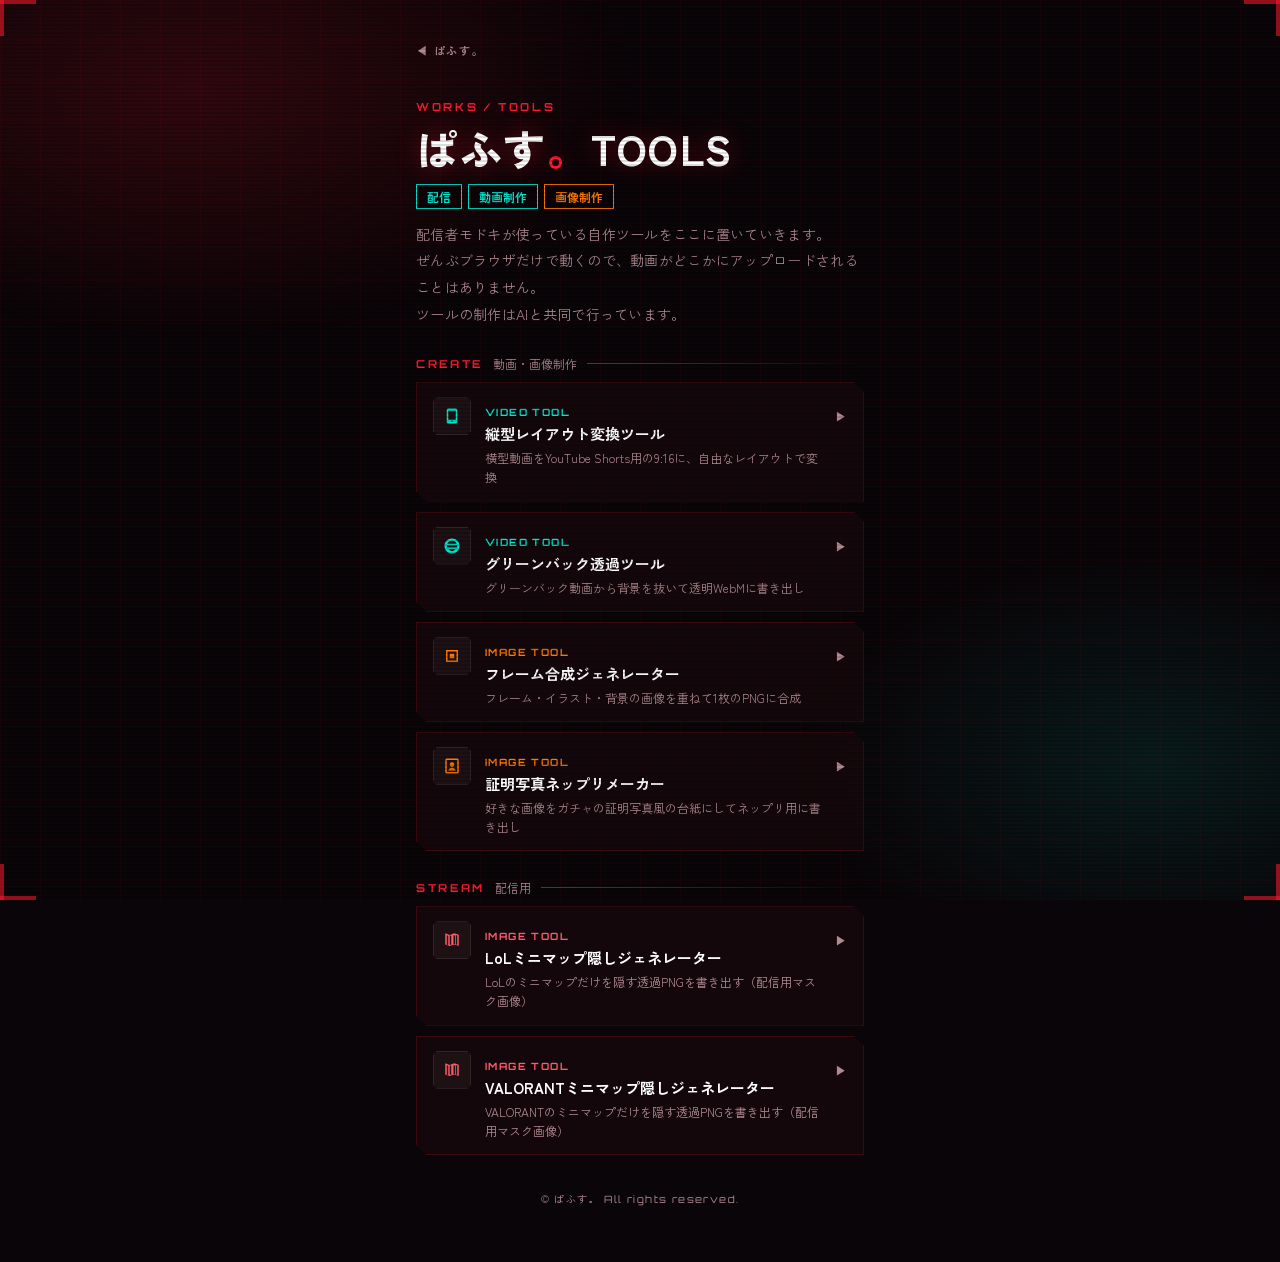
==== commit 4c804bfe: "TOOLS一覧のCREATEとSTREAMの順番を入れ替え Co-Authored-By: Claude Opus 5.5 <noreply@anthropic.com> Claude-Session" ====
--- a/tools/index.html
+++ b/tools/index.html
@@ -46,12 +46,6 @@
     <p class="lead">配信者モドキが使っている自作ツールをここに置いていきます。<br>ぜんぶブラウザだけで動くので、動画がどこかにアップロードされることはありません。<br>ツールの制作はAIと共同で行っています。</p>
   </header>
 
-  <section class="group" aria-labelledby="g-stream">
-    <div class="ghead"><h2 id="g-stream">STREAM</h2><p>配信用</p></div>
-    <a class="link c-red" href="tools-map-mask-LoL.html"><span class="ico"><svg aria-hidden="true" width="18" height="18" viewBox="0 0 24 24" fill="currentColor"><path d="M15 3l-6 2.2L3 3v15l6 2 6-2.2 6 2.2V5l-6-2zm-1 2.44l2 .73v12.4l-2-.73V5.44zM9 5.56l2 .73v12.4l-2-.73V5.56zM5 5.5l2 .73v12.4L5 18.2V5.5zm14 13l-2-.73V5.36l2 .73V18.5z"/></svg></span><span class="info"><span class="plat">IMAGE TOOL</span><span class="lab" style="display:block">LoLミニマップ隠しジェネレーター</span><span class="desc">LoLのミニマップだけを隠す透過PNGを書き出す（配信用マスク画像）</span></span><span class="arr">▶</span></a>
-    <a class="link c-red" href="tools-map-mask-valorant.html"><span class="ico"><svg aria-hidden="true" width="18" height="18" viewBox="0 0 24 24" fill="currentColor"><path d="M15 3l-6 2.2L3 3v15l6 2 6-2.2 6 2.2V5l-6-2zm-1 2.44l2 .73v12.4l-2-.73V5.44zM9 5.56l2 .73v12.4l-2-.73V5.56zM5 5.5l2 .73v12.4L5 18.2V5.5zm14 13l-2-.73V5.36l2 .73V18.5z"/></svg></span><span class="info"><span class="plat">IMAGE TOOL</span><span class="lab" style="display:block">VALORANTミニマップ隠しジェネレーター</span><span class="desc">VALORANTのミニマップだけを隠す透過PNGを書き出す（配信用マスク画像）</span></span><span class="arr">▶</span></a>
-  </section>
-
   <section class="group" aria-labelledby="g-make">
     <div class="ghead"><h2 id="g-make">CREATE</h2><p>動画・画像制作</p></div>
     <a class="link c-teal" href="tools-shorts-vertical.html"><span class="ico"><svg aria-hidden="true" width="18" height="18" viewBox="0 0 24 24" fill="currentColor"><path d="M17 2H7a2 2 0 0 0-2 2v16a2 2 0 0 0 2 2h10a2 2 0 0 0 2-2V4a2 2 0 0 0-2-2zm-5 18a1 1 0 1 1 0-2 1 1 0 0 1 0 2zM7 17V5h10v12H7z"/></svg></span><span class="info"><span class="plat">VIDEO TOOL</span><span class="lab" style="display:block">縦型レイアウト変換ツール</span><span class="desc">横型動画をYouTube Shorts用の9:16に、自由なレイアウトで変換</span></span><span class="arr">▶</span></a>
@@ -60,6 +54,12 @@
     <a class="link c-orange" href="tools-id-photo.html"><span class="ico"><svg aria-hidden="true" width="18" height="18" viewBox="0 0 24 24" fill="currentColor"><path d="M5 2h14a2 2 0 0 1 2 2v16a2 2 0 0 1-2 2H5a2 2 0 0 1-2-2V4a2 2 0 0 1 2-2zm0 2v16h14V4H5zm7 3a3 3 0 1 1 0 6 3 3 0 0 1 0-6zm-5 11c.6-2.3 2.6-3.8 5-3.8s4.4 1.5 5 3.8H7z"/></svg></span><span class="info"><span class="plat">IMAGE TOOL</span><span class="lab" style="display:block">証明写真ネップリメーカー</span><span class="desc">好きな画像をガチャの証明写真風の台紙にしてネップリ用に書き出し</span></span><span class="arr">▶</span></a>
   </section>
 
+  <section class="group" aria-labelledby="g-stream">
+    <div class="ghead"><h2 id="g-stream">STREAM</h2><p>配信用</p></div>
+    <a class="link c-red" href="tools-map-mask-LoL.html"><span class="ico"><svg aria-hidden="true" width="18" height="18" viewBox="0 0 24 24" fill="currentColor"><path d="M15 3l-6 2.2L3 3v15l6 2 6-2.2 6 2.2V5l-6-2zm-1 2.44l2 .73v12.4l-2-.73V5.44zM9 5.56l2 .73v12.4l-2-.73V5.56zM5 5.5l2 .73v12.4L5 18.2V5.5zm14 13l-2-.73V5.36l2 .73V18.5z"/></svg></span><span class="info"><span class="plat">IMAGE TOOL</span><span class="lab" style="display:block">LoLミニマップ隠しジェネレーター</span><span class="desc">LoLのミニマップだけを隠す透過PNGを書き出す（配信用マスク画像）</span></span><span class="arr">▶</span></a>
+    <a class="link c-red" href="tools-map-mask-valorant.html"><span class="ico"><svg aria-hidden="true" width="18" height="18" viewBox="0 0 24 24" fill="currentColor"><path d="M15 3l-6 2.2L3 3v15l6 2 6-2.2 6 2.2V5l-6-2zm-1 2.44l2 .73v12.4l-2-.73V5.44zM9 5.56l2 .73v12.4l-2-.73V5.56zM5 5.5l2 .73v12.4L5 18.2V5.5zm14 13l-2-.73V5.36l2 .73V18.5z"/></svg></span><span class="info"><span class="plat">IMAGE TOOL</span><span class="lab" style="display:block">VALORANTミニマップ隠しジェネレーター</span><span class="desc">VALORANTのミニマップだけを隠す透過PNGを書き出す（配信用マスク画像）</span></span><span class="arr">▶</span></a>
+  </section>
+
   <footer>
     <small>© ぱふす。 All rights reserved.</small>
   </footer>
